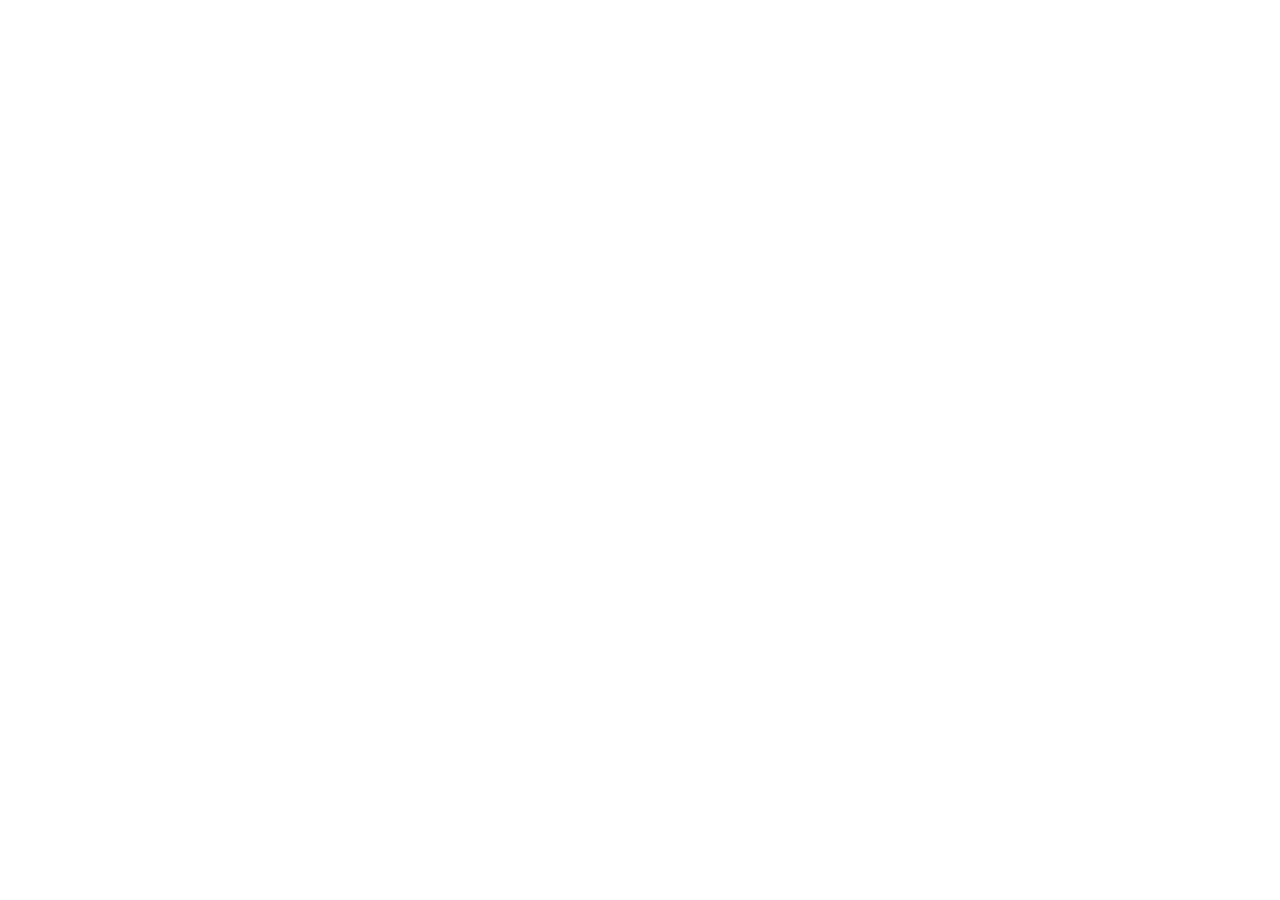
==== index.html @ 7df0d744 "update final architecture" ====
<!DOCTYPE html>
<html lang="en">

<head>
    <meta charset="UTF-8">
    <meta name="viewport" content="width=device-width, initial-scale=1.0">

    <!-- css -->
    <link rel="stylesheet" href="/assets/css/swiper-bundle.min.css">
    <link rel="stylesheet" href="/assets/css/style.css">
    <!-- fav-icon -->
    <link rel="icon" href="" type="image/x-icon">

</head>

<body>
    <div class="header_component"></div>

    <main class="main__home">
       
    </main>

    <div class="footer_component"></div>

    <script src="/assets/js/header.js"></script>
    <script src="/assets/js/footer.js"></script>
    <script src="/assets/js/swiper-bundle.min.js"></script>
    <script src="/assets/js/script.js"></script>

</body>

</html>
---- assets/css/style.css ----
@import url(../css/base.css);
@import url(../css/fonts.css);
:root {
  --trans: all 0.3s ease-out;
  --color_black: #101010;
}
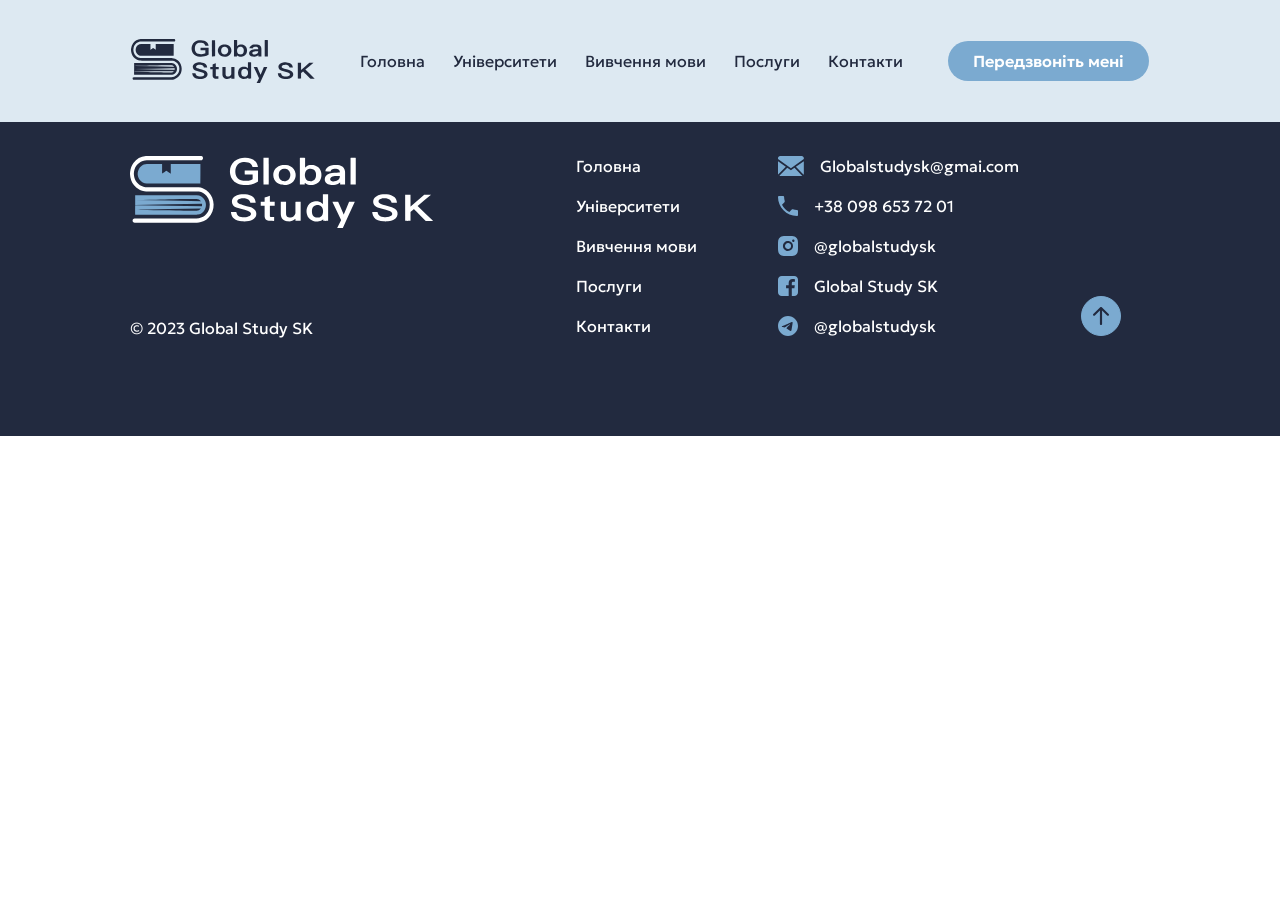
==== commit 7af136f4: "add header, footer and some bases" ====
--- a/index.html
+++ b/index.html
@@ -14,10 +14,9 @@
 </head>
 
 <body>
-    <div class="header_component"></div>
+    <div class="header_component header-home"></div>
 
     <main class="main__home">
-       
     </main>
 
     <div class="footer_component"></div>
--- a/assets/css/style.css
+++ b/assets/css/style.css
@@ -3,4 +3,318 @@
 :root {
   --trans: all 0.3s ease-out;
   --color_black: #101010;
+  --color_white: #ffffff;
+  --color_light_blue: #dde9f2;
+  --color_blue: #7baad0;
+  --color_dark_blue: #222a3f;
+}
+
+.header-home .header-container {
+  background: var(--color_light_blue);
+}
+
+.header-container {
+  width: 100%;
+  position: fixed;
+  left: 0;
+  top: 0;
+  background: var(--color_white);
+  border: 1px solid #DDE9F2;
+  padding: 38px 130px;
+  z-index: 99;
+  display: -webkit-box;
+  display: -ms-flexbox;
+  display: flex;
+  -webkit-box-align: center;
+      -ms-flex-align: center;
+          align-items: center;
+  -webkit-box-pack: justify;
+      -ms-flex-pack: justify;
+          justify-content: space-between;
+}
+.header-container .header-logo img {
+  height: 44px;
+}
+.header-container .header-menu-list {
+  display: -webkit-box;
+  display: -ms-flexbox;
+  display: flex;
+  gap: 28px;
+}
+.header-container .header-link {
+  font-weight: 400;
+  font-size: 16px;
+  line-height: 100%;
+  letter-spacing: 0%;
+  color: var(--color_dark_blue);
+  -webkit-transition: var(--trans);
+  transition: var(--trans);
+}
+.header-container .burger {
+  display: none;
+  padding: 9px;
+  border: none;
+  background-color: var(--color_dark_blue);
+  border-radius: 5px;
+  cursor: pointer;
+}
+.header-container .burger img {
+  width: 16px;
+}
+
+.header-mobile-container {
+  width: 100%;
+  height: 100%;
+  position: fixed;
+  top: 0;
+  left: -100%;
+  background: var(--color_white);
+  padding: 20px 24px;
+  z-index: 999;
+  -webkit-transition: var(--trans);
+  transition: var(--trans);
+}
+.header-mobile-container .header-close {
+  padding: 7px;
+  border: 1px solid #222A3F;
+  border-radius: 5px;
+  background: transparent;
+  cursor: pointer;
+}
+.header-mobile-container .header-close img {
+  width: 15px;
+}
+.header-mobile-container .header-mobile-menu-list {
+  display: -webkit-box;
+  display: -ms-flexbox;
+  display: flex;
+  -webkit-box-orient: vertical;
+  -webkit-box-direction: normal;
+      -ms-flex-direction: column;
+          flex-direction: column;
+  gap: 20px;
+  margin-top: 40px;
+  -webkit-box-align: center;
+      -ms-flex-align: center;
+          align-items: center;
+}
+.header-mobile-container .header-link {
+  font-weight: 600;
+  font-size: 18px;
+  line-height: 100%;
+  letter-spacing: 0%;
+  color: var(--color_dark_blue);
+  -webkit-transition: var(--trans);
+  transition: var(--trans);
+  text-align: center;
+}
+.header-mobile-container.active {
+  left: 0;
+}
+
+footer {
+  background-color: var(--color_dark_blue);
+}
+
+.footer-container {
+  padding: 100px 159px 100px 130px;
+  display: -webkit-box;
+  display: -ms-flexbox;
+  display: flex;
+  width: 100%;
+  -webkit-box-pack: justify;
+      -ms-flex-pack: justify;
+          justify-content: space-between;
+  position: relative;
+}
+.footer-container .footer-left {
+  display: -webkit-box;
+  display: -ms-flexbox;
+  display: flex;
+  -webkit-box-orient: vertical;
+  -webkit-box-direction: normal;
+      -ms-flex-direction: column;
+          flex-direction: column;
+  -webkit-box-pack: justify;
+      -ms-flex-pack: justify;
+          justify-content: space-between;
+}
+.footer-container .footer-left .footer-logo img {
+  height: 72px;
+}
+.footer-container .footer-right {
+  display: -webkit-box;
+  display: -ms-flexbox;
+  display: flex;
+  max-width: 545px;
+  width: 100%;
+  -webkit-box-pack: justify;
+      -ms-flex-pack: justify;
+          justify-content: space-between;
+}
+.footer-container .footer-text {
+  font-weight: 400;
+  font-size: 16px;
+  line-height: 100%;
+  letter-spacing: 0%;
+  color: var(--color_white);
+}
+.footer-container .footer-text.mobile {
+  display: none;
+  font-size: 12px;
+}
+.footer-container .footer-links {
+  display: -webkit-box;
+  display: -ms-flexbox;
+  display: flex;
+  -webkit-box-orient: vertical;
+  -webkit-box-direction: normal;
+      -ms-flex-direction: column;
+          flex-direction: column;
+  gap: 20px;
+  margin-right: 18px;
+}
+.footer-container .footer-link, .footer-container .footer-social {
+  font-weight: 400;
+  font-size: 16px;
+  line-height: 20px;
+  letter-spacing: 0%;
+  color: var(--color_white);
+  -webkit-transition: var(--trans);
+  transition: var(--trans);
+}
+.footer-container .footer-socials {
+  display: -webkit-box;
+  display: -ms-flexbox;
+  display: flex;
+  -webkit-box-orient: vertical;
+  -webkit-box-direction: normal;
+      -ms-flex-direction: column;
+          flex-direction: column;
+  gap: 20px;
+}
+.footer-container .footer-social {
+  display: -webkit-box;
+  display: -ms-flexbox;
+  display: flex;
+  -webkit-box-align: center;
+      -ms-flex-align: center;
+          align-items: center;
+  gap: 16px;
+}
+.footer-container .footer-social img {
+  height: 20px;
+  width: auto;
+}
+.footer-container .up-btn {
+  padding: 10px 11px;
+  background-color: var(--color_blue);
+  border-radius: 50px;
+  height: 40px;
+  justify-self: flex-end;
+  -ms-flex-item-align: end;
+      align-self: flex-end;
+  border: 1px solid var(--color_blue);
+}
+.footer-container .up-btn:active {
+  background: transparent;
+}
+.footer-container .up-btn:active svg path {
+  fill: var(--color_blue);
+}
+
+@media (min-width: 1920px) {
+  .header-container {
+    max-width: 1920px;
+    left: 50%;
+    -webkit-transform: translate(-50%);
+            transform: translate(-50%);
+  }
+}
+@media (max-width: 1250px) {
+  .header-container {
+    padding: 38px 40px;
+  }
+  .header-container .header-menu-list {
+    gap: 20px;
+  }
+  .footer-container {
+    padding: 100px 40px 100px 40px;
+  }
+}
+@media (max-width: 1020px) {
+  .header-container {
+    padding: 19px 24px;
+    -webkit-box-pack: start;
+        -ms-flex-pack: start;
+            justify-content: flex-start;
+    gap: 17px;
+  }
+  .header-container .header-logo img {
+    height: 21px;
+  }
+  .header-container .header-menu {
+    display: none;
+  }
+  .header-container .burger {
+    display: block;
+  }
+  .header-container .header-btn {
+    margin-left: auto;
+  }
+  .footer-container {
+    padding: 32px 24px;
+    -webkit-box-orient: vertical;
+    -webkit-box-direction: normal;
+        -ms-flex-direction: column;
+            flex-direction: column;
+    gap: 40px;
+  }
+  .footer-container .footer-left {
+    margin-bottom: 2px;
+  }
+  .footer-container .footer-left .footer-logo {
+    width: -webkit-fit-content;
+    width: -moz-fit-content;
+    width: fit-content;
+  }
+  .footer-container .footer-left .footer-logo img {
+    height: 34px;
+  }
+  .footer-container .footer-right {
+    max-width: unset;
+  }
+  .footer-container .footer-text.desktop {
+    display: none;
+  }
+  .footer-container .footer-text.mobile {
+    display: block;
+  }
+  .footer-container .footer-links {
+    margin: 0;
+  }
+  .footer-container .footer-links li {
+    line-height: 18px;
+  }
+  .footer-container .footer-link, .footer-container .footer-social {
+    font-size: 14px;
+    line-height: 18px;
+  }
+  .footer-container .footer-social {
+    gap: 5px;
+  }
+  .footer-container .footer-social img {
+    height: 12px;
+  }
+  .footer-container .up-btn {
+    position: absolute;
+    top: 33px;
+    right: 52px;
+    padding: 7.8px 8.6px;
+    height: 32px;
+  }
+  .footer-container .up-btn svg {
+    height: 14.4px;
+    width: 12.8px;
+  }
 }
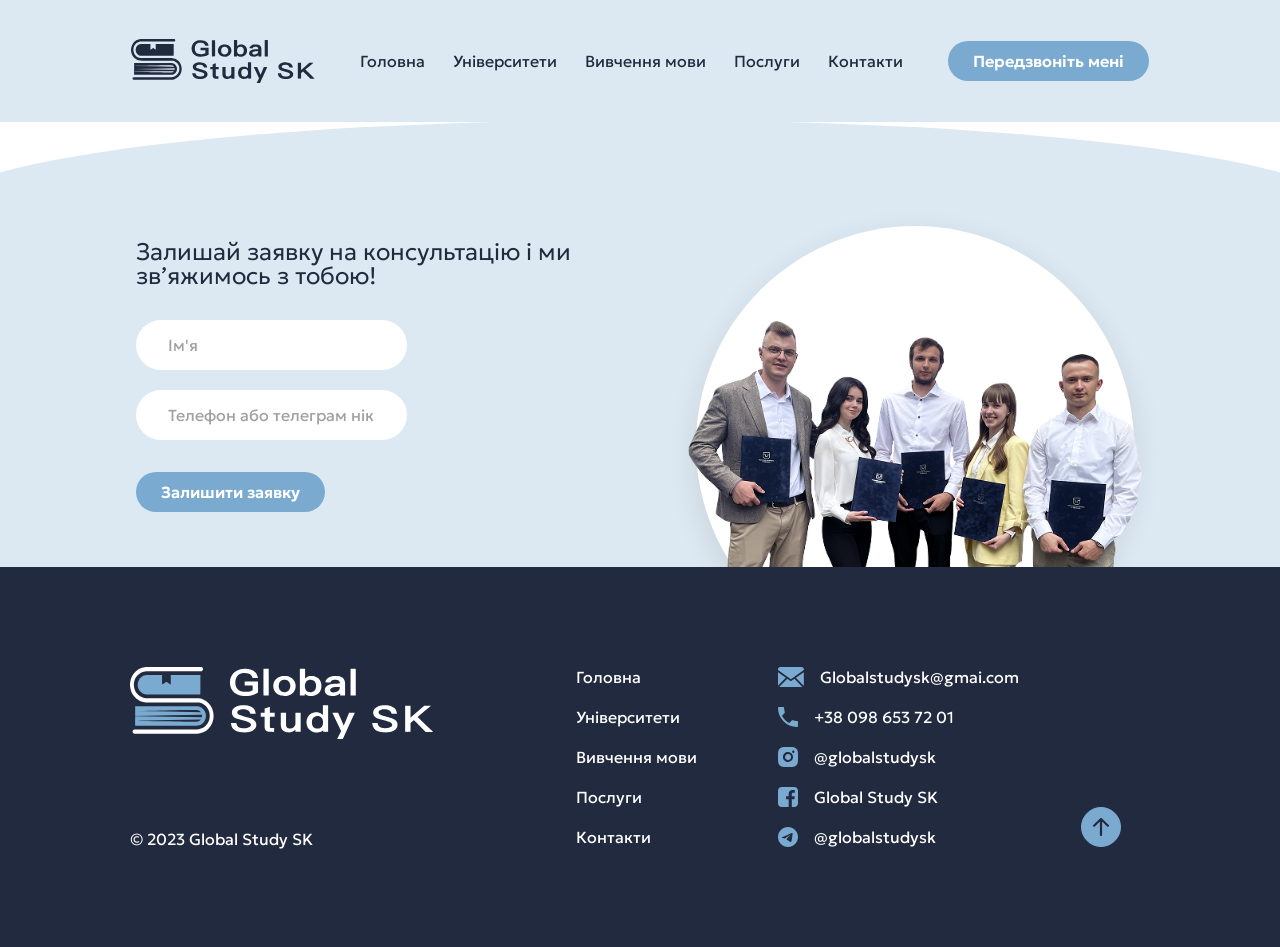
==== commit 4387a183: "add contact page" ====
--- a/index.html
+++ b/index.html
@@ -17,6 +17,35 @@
     <div class="header_component header-home"></div>
 
     <main class="main__home">
+        <section class="cta-section">
+            <div class="container">
+                <div class="cta-content">
+                    <div class="consultation-section__form-wrapper">
+                        <h2>Залишай заявку на консультацію і ми зв’яжимось з тобою!</h2>
+                    
+                        <form class="cta-form">
+                            <div class="inputs">
+                                <div class="input">
+                                    <input type="text" placeholder="Ім'я" required>
+                                </div>
+                                <div class="input">
+                                    <input type="text" placeholder="Телефон або телеграм нік" required>
+                                </div>
+                            </div>
+                            <button type="submit" class="btn btn_light">
+                                Залишити заявку
+                            </button>
+                        </form>
+                    </div>
+                
+                    <div class="cta-image-wrapper">
+                        <div class="circle"></div>
+                        <img src="/assets/img/team-photo.png" alt="Команда">
+                    </div>
+                </div>
+            </div>
+        </section>
+
     </main>
 
     <div class="footer_component"></div>
--- a/assets/css/style.css
+++ b/assets/css/style.css
@@ -223,6 +223,148 @@
   fill: var(--color_blue);
 }
 
+.cta-section {
+  position: relative;
+  padding-top: 120px;
+  overflow: hidden;
+  background-color: var(--color_light_blue);
+  border-radius: 100% 100% 0 0/180px 180px 0 0;
+  width: 110%;
+  margin-left: -5%;
+}
+.cta-section .container {
+  position: relative;
+  z-index: 2;
+  width: 90%;
+}
+.cta-section .cta-content {
+  display: -webkit-box;
+  display: -ms-flexbox;
+  display: flex;
+  -webkit-box-pack: justify;
+      -ms-flex-pack: justify;
+          justify-content: space-between;
+  gap: 5px;
+}
+.cta-section .cta-content h2 {
+  font-weight: 300;
+  font-size: 24px;
+  line-height: 100%;
+  letter-spacing: 0%;
+  color: var(--color_dark_blue);
+  margin-bottom: 32px;
+}
+.cta-section .cta-form {
+  margin-bottom: 55px;
+}
+.cta-section .inputs {
+  display: -webkit-box;
+  display: -ms-flexbox;
+  display: flex;
+  -webkit-box-pack: justify;
+      -ms-flex-pack: justify;
+          justify-content: space-between;
+  -ms-flex-wrap: wrap;
+      flex-wrap: wrap;
+  gap: 20px 5px;
+  max-width: 574px;
+  margin-bottom: 32px;
+}
+.cta-section .cta-image-wrapper {
+  position: relative;
+  display: -webkit-box;
+  display: -ms-flexbox;
+  display: flex;
+  -webkit-box-pack: end;
+      -ms-flex-pack: end;
+          justify-content: flex-end;
+}
+.cta-section .circle {
+  position: absolute;
+  bottom: -97px;
+  left: 50%;
+  -webkit-transform: translateX(-50%);
+          transform: translateX(-50%);
+  width: 438px;
+  height: 438px;
+  background: var(--color_white);
+  border-radius: 50%;
+  z-index: 1;
+  -webkit-box-shadow: 0 10px 30px rgba(0, 0, 0, 0.1);
+          box-shadow: 0 10px 30px rgba(0, 0, 0, 0.1);
+}
+.cta-section img {
+  position: relative;
+  z-index: 2;
+  width: 100%;
+  max-width: 574px;
+  height: auto;
+  border-radius: 15px;
+  -o-object-fit: cover;
+     object-fit: cover;
+  -ms-flex-item-align: end;
+      align-self: flex-end;
+}
+
+.contacts-section {
+  padding: 100px 0;
+}
+.contacts-section h1 {
+  font-weight: 600;
+  font-size: 38px;
+  line-height: 48px;
+  letter-spacing: 0%;
+  text-align: center;
+  color: var(--color_dark_blue);
+  margin-bottom: 60px;
+}
+.contacts-section .contacts-list {
+  display: -webkit-box;
+  display: -ms-flexbox;
+  display: flex;
+  -ms-flex-wrap: wrap;
+      flex-wrap: wrap;
+  -webkit-box-pack: center;
+      -ms-flex-pack: center;
+          justify-content: center;
+  gap: 32px 50px;
+  max-width: 877px;
+  margin: 0 auto;
+}
+.contacts-section .contacts-list li {
+  -webkit-box-flex: 1;
+      -ms-flex: 1 1 auto;
+          flex: 1 1 auto;
+}
+.contacts-section .contacts-list-item {
+  display: -webkit-box;
+  display: -ms-flexbox;
+  display: flex;
+  gap: 8px;
+  -webkit-box-pack: center;
+      -ms-flex-pack: center;
+          justify-content: center;
+  -webkit-box-align: center;
+      -ms-flex-align: center;
+          align-items: center;
+  padding: 32px;
+  border-radius: 50px;
+  -webkit-box-shadow: 0px 0px 4px 0px rgba(0, 0, 0, 0.2509803922);
+          box-shadow: 0px 0px 4px 0px rgba(0, 0, 0, 0.2509803922);
+  font-weight: 400;
+  font-size: 24px;
+  line-height: 30px;
+  letter-spacing: 0%;
+  text-align: center;
+  color: var(--color_dark_blue);
+  -webkit-transition: var(--trans);
+  transition: var(--trans);
+}
+.contacts-section .contacts-list-item img {
+  height: 20px;
+  width: auto;
+}
+
 @media (min-width: 1920px) {
   .header-container {
     max-width: 1920px;
@@ -317,4 +459,77 @@
     height: 14.4px;
     width: 12.8px;
   }
+  .cta-section {
+    padding-top: 70px;
+    border-radius: 100% 100% 0 0/90px 90px 0 0;
+  }
+  .cta-section .cta-content {
+    -webkit-box-orient: vertical;
+    -webkit-box-direction: normal;
+        -ms-flex-direction: column;
+            flex-direction: column;
+    -webkit-box-align: center;
+        -ms-flex-align: center;
+            align-items: center;
+    text-align: center;
+  }
+  .cta-section .cta-content h2 {
+    margin-bottom: 20px;
+    font-weight: 500;
+    font-size: 18px;
+  }
+  .cta-section .inputs {
+    margin: 0 auto 20px;
+    -webkit-box-orient: vertical;
+    -webkit-box-direction: normal;
+        -ms-flex-direction: column;
+            flex-direction: column;
+    width: -webkit-fit-content;
+    width: -moz-fit-content;
+    width: fit-content;
+  }
+  .contacts-section {
+    padding-top: 39px;
+    padding-bottom: 60px;
+  }
+  .contacts-section h1 {
+    margin-bottom: 20px;
+    font-weight: 500;
+    font-size: 28px;
+    line-height: 35px;
+  }
+  .contacts-section .contacts-list {
+    gap: 20px;
+  }
+  .contacts-section .contacts-list li {
+    max-width: 262px;
+    min-width: 200px;
+  }
+  .contacts-section .contacts-list-item {
+    padding: 20px 25px;
+    font-size: 16px;
+    line-height: 20px;
+    gap: 4px;
+  }
+  .contacts-section .contacts-list-item img {
+    height: 14px;
+  }
+  .contacts-section .contacts-list-item:active {
+    background-color: var(--color_dark_blue);
+    color: var(--color_white);
+  }
+}
+@media (max-width: 700px) {
+  .cta-section {
+    padding-top: 40px;
+    border-radius: 100% 100% 0 0/47px 47px 0 0;
+  }
+  .cta-section .circle {
+    width: 230.45px;
+    height: 230.45px;
+    bottom: -51px;
+  }
+  .cta-section img {
+    max-width: 302px;
+  }
 }
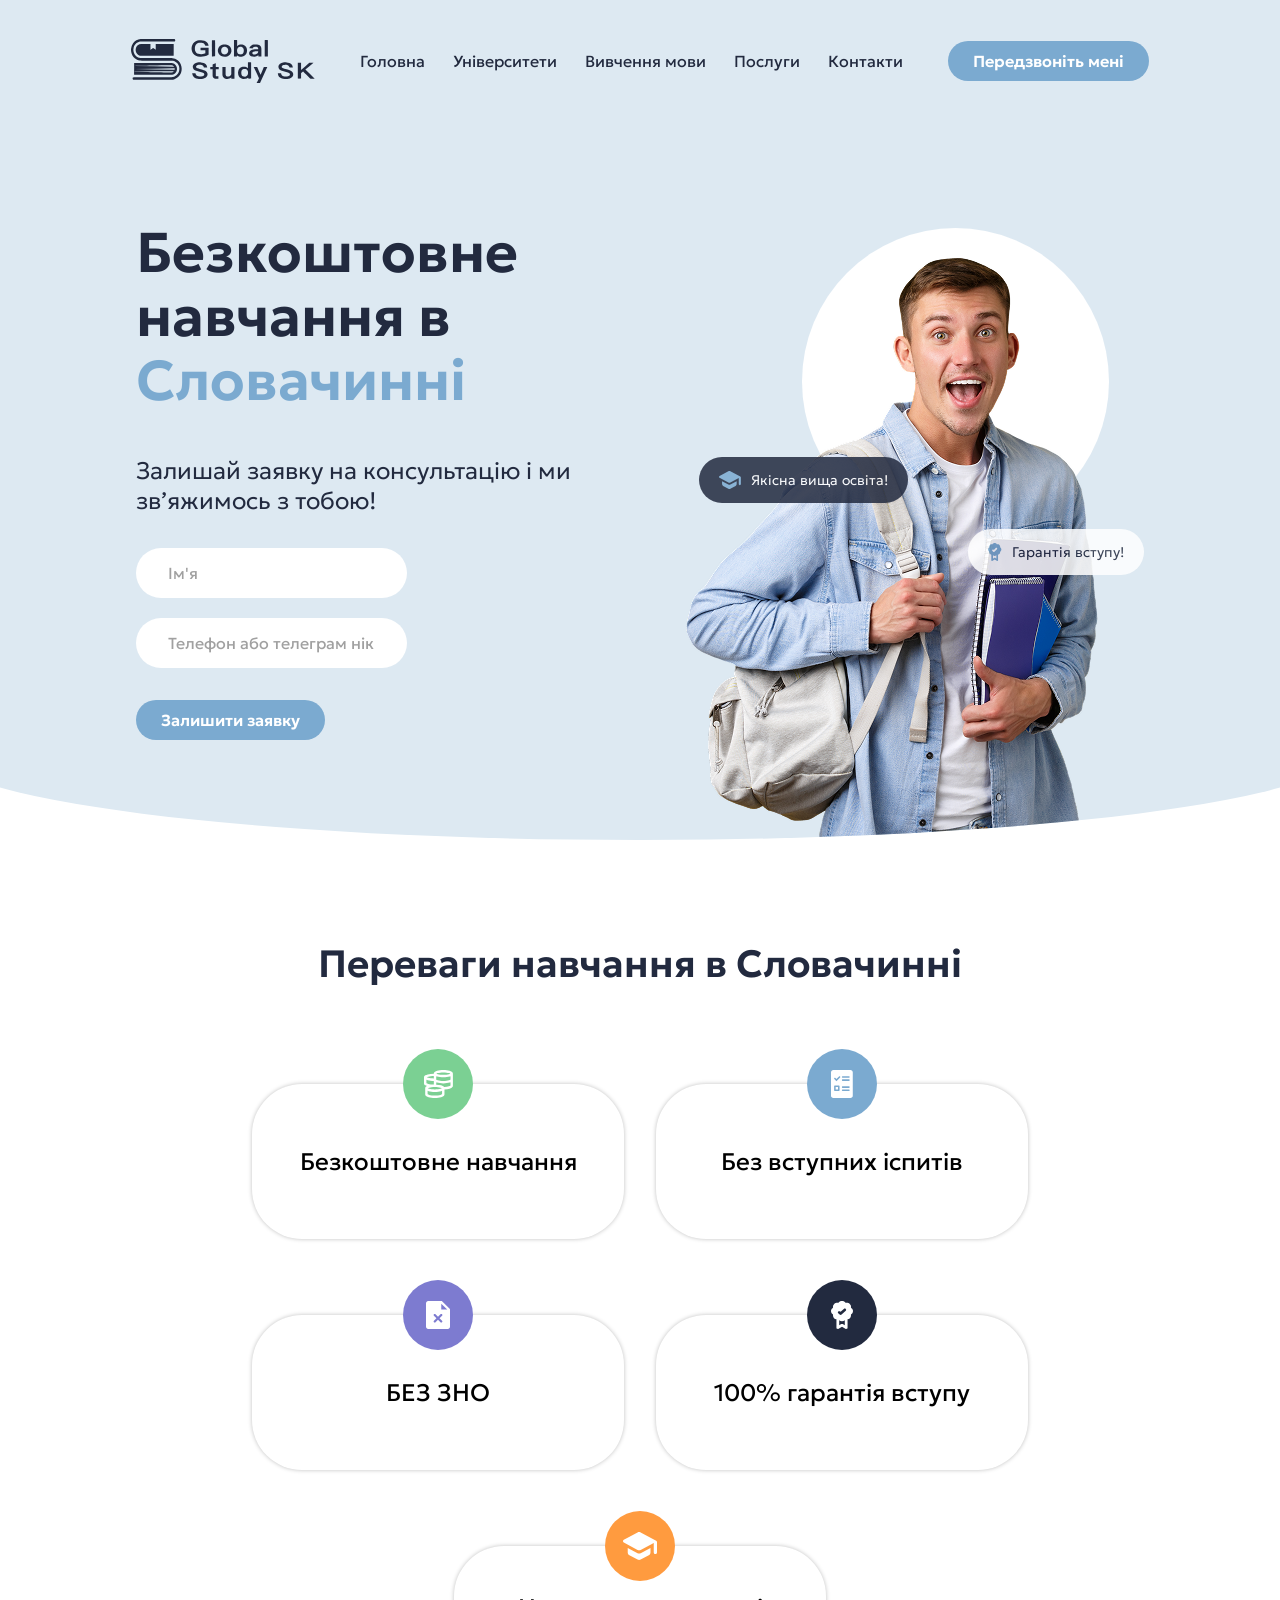
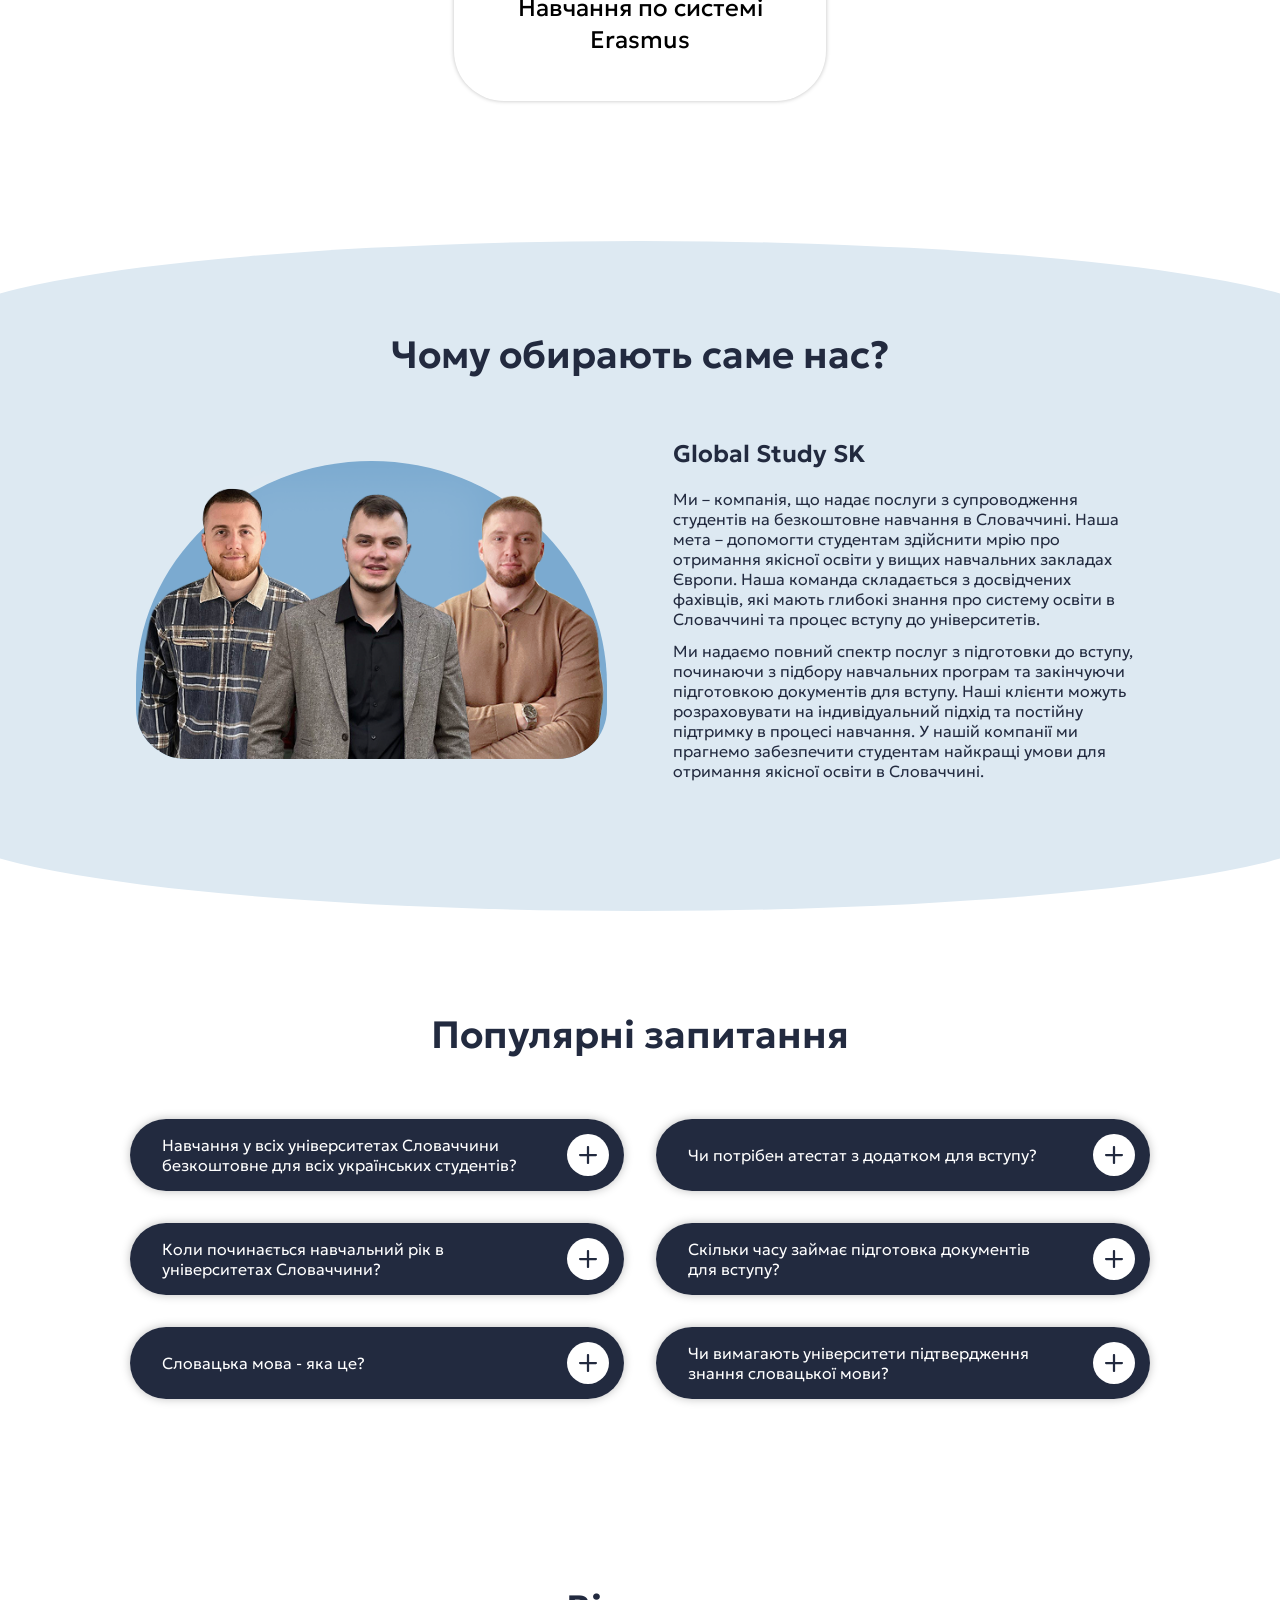
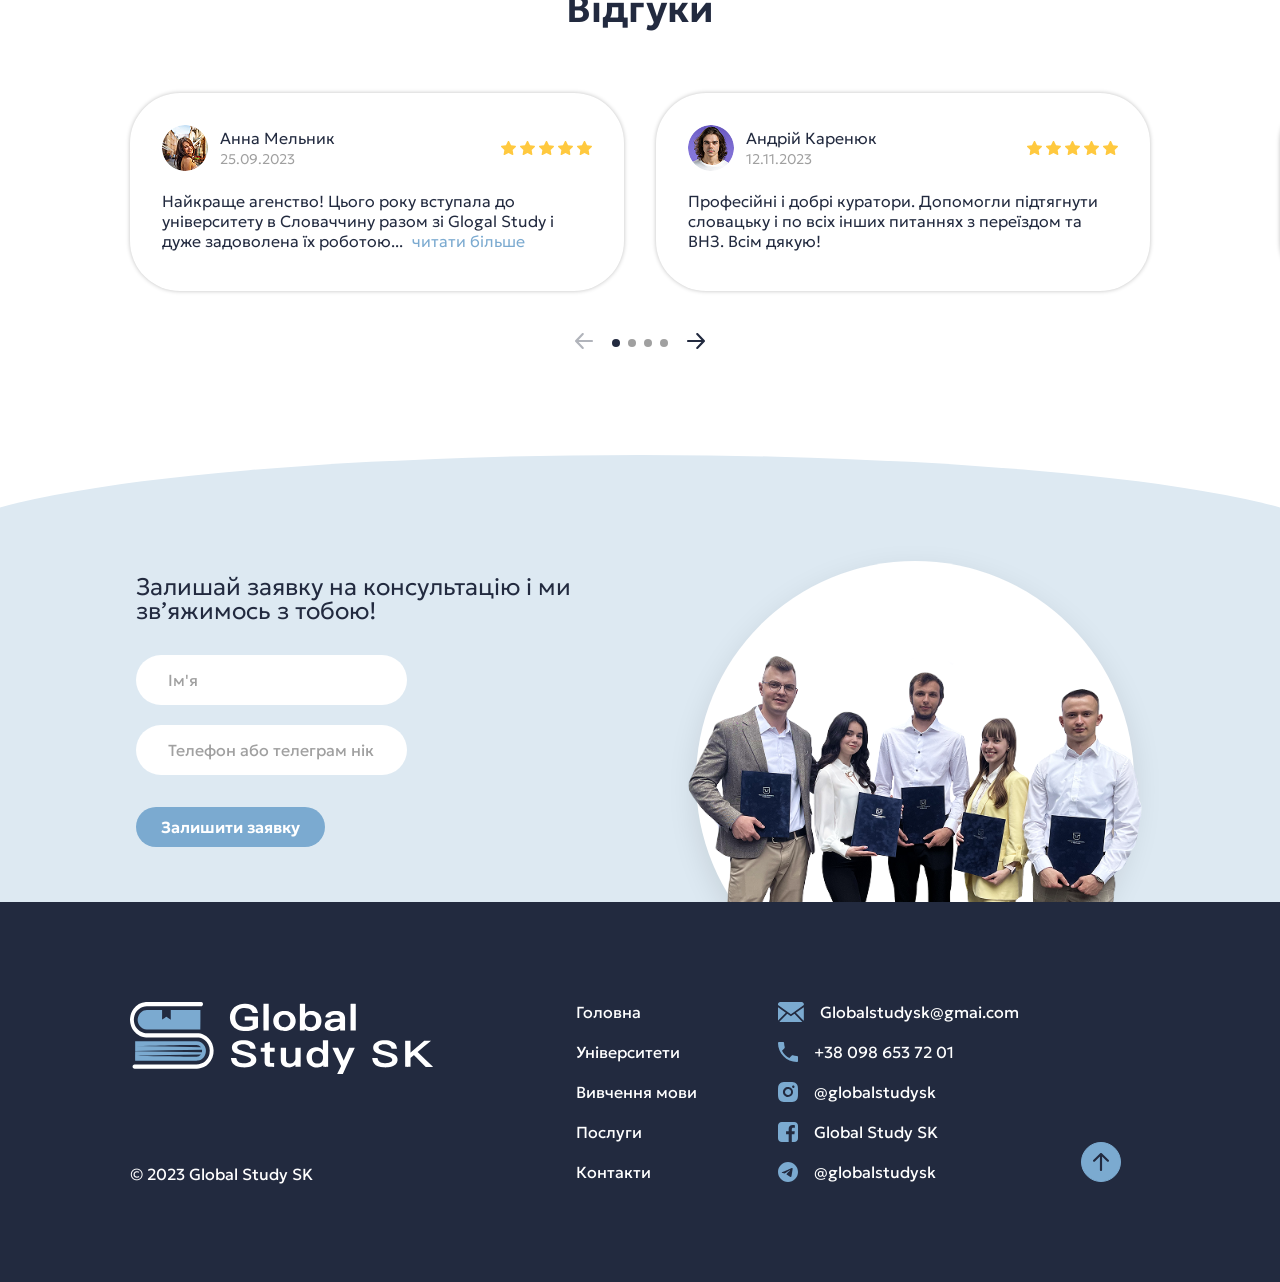
==== commit 10b9f4a3: "add home page" ====
--- a/index.html
+++ b/index.html
@@ -17,10 +17,407 @@
     <div class="header_component header-home"></div>
 
     <main class="main__home">
+        <div class="hero-section">
+            <div class="hero-block">
+                <div class="container">
+                    <div class="hero-content">
+                        <div class="left">
+                            <h1>Безкоштовне навчання в <span>Словачинні</span></h1>
+                            <div class="hero-info desktop">
+                                <p>Залишай заявку на консультацію і ми зв’яжимось з тобою!</p>
+                                <form class="hero-form">
+                                    <div class="inputs">
+                                        <div class="input">
+                                            <input type="text" placeholder="Ім'я" required>
+                                        </div>
+                                        <div class="input">
+                                            <input type="text" placeholder="Телефон або телеграм нік" required>
+                                        </div>
+                                    </div>
+                                    <button type="submit" class="btn btn_light">
+                                        Залишити заявку
+                                    </button>
+                                </form>
+                            </div>
+                        </div>
+                        <div class="right">
+                            <div class="circle"></div>
+                            <img src="/assets/img/hero_photo.png" alt="Фото студента">
+                            <div class="badges">
+                            <div class="badge dark">
+                                <img src="/assets/img/icons/graduation_hat_blue.svg" alt="">
+                                Якісна вища освіта!
+                            </div>
+                            <div class="badge light">
+                                <img src="/assets/img/icons/approve_blue.svg" alt="">
+                                Гарантія вступу!
+                            </div>
+                            </div>
+                        </div>
+                    </div>
+                </div>
+            </div>
+            <div class="container">
+                <div class="hero-info mobile">
+                    <p>Залишай заявку на консультацію і ми зв’яжимось з тобою!</p>
+                    <form class="hero-form">
+                        <div class="inputs">
+                            <div class="input">
+                                <input type="text" placeholder="Ім'я" required>
+                            </div>
+                            <div class="input">
+                                <input type="text" placeholder="Телефон або телеграм нік" required>
+                            </div>
+                        </div>
+                        <button type="submit" class="btn btn_light">
+                            Передзвоніть мені
+                        </button>
+                    </form>
+                </div>
+            </div>
+        </div>
+        <div class="advantages-section">
+            <div class="container">
+                <h2 class="title">Переваги навчання в Словачинні</h2>
+                <div class="advantages-list">
+                    <div class="advantages-item">
+                        <div class="advantages-item-icon green">
+                            <img src="/assets/img/icons/money.svg" alt="">
+                        </div>
+                        <p>Безкоштовне навчання</p>
+                    </div>
+                    <div class="advantages-item">
+                        <div class="advantages-item-icon blue">
+                            <img src="/assets/img/icons/checklist.svg" alt="">
+                        </div>
+                        <p>Без вступних іспитів</p>
+                    </div>
+                    <div class="advantages-item">
+                        <div class="advantages-item-icon purple">
+                            <img src="/assets/img/icons/cancel_file.svg" alt="">
+                        </div>
+                        <p>БЕЗ ЗНО</p>
+                    </div>
+                    <div class="advantages-item">
+                        <div class="advantages-item-icon dark">
+                            <img src="/assets/img/icons/approve.svg" alt="">
+                        </div>
+                        <p>100% гарантія вступу</p>
+                    </div>
+                    <div class="advantages-item">
+                        <div class="advantages-item-icon orange">
+                            <img src="/assets/img/icons/graduation_hat.svg" alt="">
+                        </div>
+                        <p>Навчання по системі Erasmus</p>
+                    </div>
+                </div>
+            </div>
+        </div>
+        <section class="info-section">
+            <div class="container">
+                <h2 class="title">Чому обирають саме нас?</h2>
+                <div class="info-content">
+                    <div class="left">
+                        <div class="semicircle"></div>
+                        <img src="/assets/img/team_photo2.png" alt="Фото команди">
+                    </div>
+                    <div class="right">
+                        <h4>Global Study SK</h4>
+                        <p>Ми – компанія, що надає послуги з супроводження студентів на безкоштовне навчання в Словаччині. Наша мета – допомогти студентам здійснити мрію про отримання якісної освіти у вищих навчальних закладах Європи. Наша команда складається з досвідчених фахівців, які мають глибокі знання про систему освіти в Словаччині та процес вступу до університетів.</p>
+                        <p>Ми надаємо повний спектр послуг з підготовки до вступу, починаючи з підбору навчальних програм та закінчуючи підготовкою документів для вступу. Наші клієнти можуть розраховувати на індивідуальний підхід та постійну підтримку в процесі навчання. У нашій компанії ми прагнемо забезпечити студентам найкращі умови для отримання якісної освіти в Словаччині.</p>
+                    </div>
+                </div>
+            </div>
+        </section>
+        <section class="faq-section">
+            <div class="container">
+                <h2 class="title">Популярні запитання</h2>
+                <div class="faq-content">
+                    <div class="left">
+                        <div class="accordion faq-item">
+                            <div class="accordion-header faq-item-header">
+                                <p>Навчання у всіх університетах Словаччини безкоштовне для всіх українських  студентів?</p>
+                                <div class="faq-item-btn">
+                                    <img src="/assets/img/icons/plus.svg" alt="" class="plus">
+                                    <img src="/assets/img/icons/minus.svg" alt="" class="minus">
+                                </div>
+                            </div>
+                            <div class="accordion-content faq-item-content">
+                                <p>Підготовка документів для вступу в Словаччину – це комплексний процес, який у окремих випадках може тривати з вересня по жовтень наступного року (більше ніж 1 рік!). Спочатку формується пакет подачі документів в університет, який включає заявку, підтвердження про платіж, структуроване резюме, державну еквіваленцію офіційного переводу виписки оцінок, та деякі інші документи, в залежності вимог обраного факультету. У випадку, якщо університет вимагає додаткові документи – ми їх також підготуємо (мотиваційний лист, портфоліо, медична довідка, переводи, свідоцтва тощо). Другий етап – це нострифікація (визнання) атестату/диплому в Словаччині – Postupai допоможе дотримати терміни та виконає всю роботу замість Вас.</p>
+                            </div>
+                        </div>
+                        <div class="accordion faq-item">
+                            <div class="accordion-header faq-item-header">
+                                <p>Коли починається навчальний рік в університетах Словаччини?</p>
+                                <div class="faq-item-btn">
+                                    <img src="/assets/img/icons/plus.svg" alt="" class="plus">
+                                    <img src="/assets/img/icons/minus.svg" alt="" class="minus">
+                                </div>
+                            </div>
+                            <div class="accordion-content faq-item-content">
+                                <p>Підготовка документів для вступу в Словаччину – це комплексний процес, який у окремих випадках може тривати з вересня по жовтень наступного року (більше ніж 1 рік!). Спочатку формується пакет подачі документів в університет, який включає заявку, підтвердження про платіж, структуроване резюме, державну еквіваленцію офіційного переводу виписки оцінок, та деякі інші документи, в залежності вимог обраного факультету. У випадку, якщо університет вимагає додаткові документи – ми їх також підготуємо (мотиваційний лист, портфоліо, медична довідка, переводи, свідоцтва тощо). Другий етап – це нострифікація (визнання) атестату/диплому в Словаччині – Postupai допоможе дотримати терміни та виконає всю роботу замість Вас.</p>
+                            </div>
+                        </div>
+                        <div class="accordion faq-item">
+                            <div class="accordion-header faq-item-header">
+                                <p>Словацька мова - яка це?</p>
+                                <div class="faq-item-btn">
+                                    <img src="/assets/img/icons/plus.svg" alt="" class="plus">
+                                    <img src="/assets/img/icons/minus.svg" alt="" class="minus">
+                                </div>
+                            </div>
+                            <div class="accordion-content faq-item-content">
+                                <p>Підготовка документів для вступу в Словаччину – це комплексний процес, який у окремих випадках може тривати з вересня по жовтень наступного року (більше ніж 1 рік!). Спочатку формується пакет подачі документів в університет, який включає заявку, підтвердження про платіж, структуроване резюме, державну еквіваленцію офіційного переводу виписки оцінок, та деякі інші документи, в залежності вимог обраного факультету. У випадку, якщо університет вимагає додаткові документи – ми їх також підготуємо (мотиваційний лист, портфоліо, медична довідка, переводи, свідоцтва тощо). Другий етап – це нострифікація (визнання) атестату/диплому в Словаччині – Postupai допоможе дотримати терміни та виконає всю роботу замість Вас.</p>
+                            </div>
+                        </div>
+                    </div>
+                    <div class="right">
+                        <div class="accordion faq-item">
+                            <div class="accordion-header faq-item-header">
+                                <p>Чи потрібен атестат з додатком для вступу?</p>
+                                <div class="faq-item-btn">
+                                    <img src="/assets/img/icons/plus.svg" alt="" class="plus">
+                                    <img src="/assets/img/icons/minus.svg" alt="" class="minus">
+                                </div>
+                            </div>
+                            <div class="accordion-content faq-item-content">
+                                <p>Підготовка документів для вступу в Словаччину – це комплексний процес, який у окремих випадках може тривати з вересня по жовтень наступного року (більше ніж 1 рік!). Спочатку формується пакет подачі документів в університет, який включає заявку, підтвердження про платіж, структуроване резюме, державну еквіваленцію офіційного переводу виписки оцінок, та деякі інші документи, в залежності вимог обраного факультету. У випадку, якщо університет вимагає додаткові документи – ми їх також підготуємо (мотиваційний лист, портфоліо, медична довідка, переводи, свідоцтва тощо). Другий етап – це нострифікація (визнання) атестату/диплому в Словаччині – Postupai допоможе дотримати терміни та виконає всю роботу замість Вас.</p>
+                            </div>
+                        </div>
+                        <div class="accordion faq-item">
+                            <div class="accordion-header faq-item-header">
+                                <p>Скільки часу займає підготовка документів для вступу?</p>
+                                <div class="faq-item-btn">
+                                    <img src="/assets/img/icons/plus.svg" alt="" class="plus">
+                                    <img src="/assets/img/icons/minus.svg" alt="" class="minus">
+                                </div>
+                            </div>
+                            <div class="accordion-content faq-item-content">
+                                <p>Підготовка документів для вступу в Словаччину – це комплексний процес, який у окремих випадках може тривати з вересня по жовтень наступного року (більше ніж 1 рік!). Спочатку формується пакет подачі документів в університет, який включає заявку, підтвердження про платіж, структуроване резюме, державну еквіваленцію офіційного переводу виписки оцінок, та деякі інші документи, в залежності вимог обраного факультету. У випадку, якщо університет вимагає додаткові документи – ми їх також підготуємо (мотиваційний лист, портфоліо, медична довідка, переводи, свідоцтва тощо). Другий етап – це нострифікація (визнання) атестату/диплому в Словаччині – Postupai допоможе дотримати терміни та виконає всю роботу замість Вас.</p>
+                            </div>
+                        </div>
+                        <div class="accordion faq-item">
+                            <div class="accordion-header faq-item-header">
+                                <p>Чи вимагають університети підтвердження знання словацької мови?</p>
+                                <div class="faq-item-btn">
+                                    <img src="/assets/img/icons/plus.svg" alt="" class="plus">
+                                    <img src="/assets/img/icons/minus.svg" alt="" class="minus">
+                                </div>
+                            </div>
+                            <div class="accordion-content faq-item-content">
+                                <p>Підготовка документів для вступу в Словаччину – це комплексний процес, який у окремих випадках може тривати з вересня по жовтень наступного року (більше ніж 1 рік!). Спочатку формується пакет подачі документів в університет, який включає заявку, підтвердження про платіж, структуроване резюме, державну еквіваленцію офіційного переводу виписки оцінок, та деякі інші документи, в залежності вимог обраного факультету. У випадку, якщо університет вимагає додаткові документи – ми їх також підготуємо (мотиваційний лист, портфоліо, медична довідка, переводи, свідоцтва тощо). Другий етап – це нострифікація (визнання) атестату/диплому в Словаччині – Postupai допоможе дотримати терміни та виконає всю роботу замість Вас.</p>
+                            </div>
+                        </div>
+                    </div>
+                </div>
+            </div>
+        </section>
+        <div class="reviews-section">
+            <div class="container">
+                <h2 class="title">Відгуки</h2>
+                <div class="swiper">
+                    <div class="swiper-wrapper">
+                        <div class="swiper-slide">
+                            <div class="review-card">
+                                <div class="review-card-top">
+                                    <div class="review-card-photo">
+                                        <img src="/assets/img/user_photo1.png" alt="Фото користувача">
+                                    </div>
+                                    <div class="review-card-user">
+                                        <p>Анна Мельник</p>
+                                        <p>25.09.2023</p>
+                                    </div>
+                                    <div class="review-card-stars">
+                                        <img src="/assets/img/icons/star_yellow.svg" alt="">
+                                        <img src="/assets/img/icons/star_yellow.svg" alt="">
+                                        <img src="/assets/img/icons/star_yellow.svg" alt="">
+                                        <img src="/assets/img/icons/star_yellow.svg" alt="">
+                                        <img src="/assets/img/icons/star_yellow.svg" alt="">
+                                    </div>
+                                </div>
+                                <p class="review-card-text">
+                                    <span>Найкраще агенство! Цього року вступала до університету в Словаччину разом зі Glogal Study і дуже задоволена їх роботою. Найкраще агенство! Цього року вступала до університету в Словаччину разом зі Glogal Study і дуже задоволена їх роботою.</span>
+                                    <button class="review-card-btn">читати більше</button>
+                                </p>
+                            </div>
+                            <div class="review-card">
+                                <div class="review-card-top">
+                                    <div class="review-card-photo">
+                                        <img src="/assets/img/user_photo2.png" alt="Фото користувача">
+                                    </div>
+                                    <div class="review-card-user">
+                                        <p>Андрій Каренюк</p>
+                                        <p>12.11.2023</p>
+                                    </div>
+                                    <div class="review-card-stars">
+                                        <img src="/assets/img/icons/star_yellow.svg" alt="">
+                                        <img src="/assets/img/icons/star_yellow.svg" alt="">
+                                        <img src="/assets/img/icons/star_yellow.svg" alt="">
+                                        <img src="/assets/img/icons/star_yellow.svg" alt="">
+                                        <img src="/assets/img/icons/star_yellow.svg" alt="">
+                                    </div>
+                                </div>
+                                <p class="review-card-text">
+                                    <span>Професійні і добрі куратори. Допомогли підтягнути словацьку і по всіх інших питаннях з переїздом та ВНЗ. Всім дякую!</span>
+                                    <button class="review-card-btn">читати більше</button>
+                                </p>
+                            </div>
+                        </div>
+                        <div class="swiper-slide">
+                            <div class="review-card">
+                                <div class="review-card-top">
+                                    <div class="review-card-photo">
+                                        <img src="/assets/img/user_photo1.png" alt="Фото користувача">
+                                    </div>
+                                    <div class="review-card-user">
+                                        <p>Анна Мельник</p>
+                                        <p>25.09.2023</p>
+                                    </div>
+                                    <div class="review-card-stars">
+                                        <img src="/assets/img/icons/star_yellow.svg" alt="">
+                                        <img src="/assets/img/icons/star_yellow.svg" alt="">
+                                        <img src="/assets/img/icons/star_yellow.svg" alt="">
+                                        <img src="/assets/img/icons/star_yellow.svg" alt="">
+                                        <img src="/assets/img/icons/star_yellow.svg" alt="">
+                                    </div>
+                                </div>
+                                <p class="review-card-text">
+                                    <span>Найкраще агенство! Цього року вступала до університету в Словаччину разом зі Glogal Study і дуже задоволена їх роботою. Найкраще агенство! Цього року вступала до університету в Словаччину разом зі Glogal Study і дуже задоволена їх роботою.</span>
+                                    <button class="review-card-btn">читати більше</button>
+                                </p>
+                            </div>
+                            <div class="review-card">
+                                <div class="review-card-top">
+                                    <div class="review-card-photo">
+                                        <img src="/assets/img/user_photo2.png" alt="Фото користувача">
+                                    </div>
+                                    <div class="review-card-user">
+                                        <p>Андрій Каренюк</p>
+                                        <p>12.11.2023</p>
+                                    </div>
+                                    <div class="review-card-stars">
+                                        <img src="/assets/img/icons/star_yellow.svg" alt="">
+                                        <img src="/assets/img/icons/star_yellow.svg" alt="">
+                                        <img src="/assets/img/icons/star_yellow.svg" alt="">
+                                        <img src="/assets/img/icons/star_yellow.svg" alt="">
+                                        <img src="/assets/img/icons/star_yellow.svg" alt="">
+                                    </div>
+                                </div>
+                                <p class="review-card-text">
+                                    <span>Професійні і добрі куратори. Допомогли підтягнути словацьку і по всіх інших питаннях з переїздом та ВНЗ. Всім дякую!</span>
+                                    <button class="review-card-btn">читати більше</button>
+                                </p>
+                            </div>
+                        </div>
+                        <div class="swiper-slide">
+                            <div class="review-card">
+                                <div class="review-card-top">
+                                    <div class="review-card-photo">
+                                        <img src="/assets/img/user_photo1.png" alt="Фото користувача">
+                                    </div>
+                                    <div class="review-card-user">
+                                        <p>Анна Мельник</p>
+                                        <p>25.09.2023</p>
+                                    </div>
+                                    <div class="review-card-stars">
+                                        <img src="/assets/img/icons/star_yellow.svg" alt="">
+                                        <img src="/assets/img/icons/star_yellow.svg" alt="">
+                                        <img src="/assets/img/icons/star_yellow.svg" alt="">
+                                        <img src="/assets/img/icons/star_yellow.svg" alt="">
+                                        <img src="/assets/img/icons/star_yellow.svg" alt="">
+                                    </div>
+                                </div>
+                                <p class="review-card-text">
+                                    <span>Найкраще агенство! Цього року вступала до університету в Словаччину разом зі Glogal Study і дуже задоволена їх роботою. Найкраще агенство! Цього року вступала до університету в Словаччину разом зі Glogal Study і дуже задоволена їх роботою.</span>
+                                    <button class="review-card-btn">читати більше</button>
+                                </p>
+                            </div>
+                            <div class="review-card">
+                                <div class="review-card-top">
+                                    <div class="review-card-photo">
+                                        <img src="/assets/img/user_photo2.png" alt="Фото користувача">
+                                    </div>
+                                    <div class="review-card-user">
+                                        <p>Андрій Каренюк</p>
+                                        <p>12.11.2023</p>
+                                    </div>
+                                    <div class="review-card-stars">
+                                        <img src="/assets/img/icons/star_yellow.svg" alt="">
+                                        <img src="/assets/img/icons/star_yellow.svg" alt="">
+                                        <img src="/assets/img/icons/star_yellow.svg" alt="">
+                                        <img src="/assets/img/icons/star_yellow.svg" alt="">
+                                        <img src="/assets/img/icons/star_yellow.svg" alt="">
+                                    </div>
+                                </div>
+                                <p class="review-card-text">
+                                    <span>Професійні і добрі куратори. Допомогли підтягнути словацьку і по всіх інших питаннях з переїздом та ВНЗ. Всім дякую!</span>
+                                    <button class="review-card-btn">читати більше</button>
+                                </p>
+                            </div>
+                        </div>
+                        <div class="swiper-slide">
+                            <div class="review-card">
+                                <div class="review-card-top">
+                                    <div class="review-card-photo">
+                                        <img src="/assets/img/user_photo1.png" alt="Фото користувача">
+                                    </div>
+                                    <div class="review-card-user">
+                                        <p>Анна Мельник</p>
+                                        <p>25.09.2023</p>
+                                    </div>
+                                    <div class="review-card-stars">
+                                        <img src="/assets/img/icons/star_yellow.svg" alt="">
+                                        <img src="/assets/img/icons/star_yellow.svg" alt="">
+                                        <img src="/assets/img/icons/star_yellow.svg" alt="">
+                                        <img src="/assets/img/icons/star_yellow.svg" alt="">
+                                        <img src="/assets/img/icons/star_yellow.svg" alt="">
+                                    </div>
+                                </div>
+                                <p class="review-card-text">
+                                    <span>Найкраще агенство! Цього року вступала до університету в Словаччину разом зі Glogal Study і дуже задоволена їх роботою. Найкраще агенство! Цього року вступала до університету в Словаччину разом зі Glogal Study і дуже задоволена їх роботою.</span>
+                                    <button class="review-card-btn">читати більше</button>
+                                </p>
+                            </div>
+                            <div class="review-card">
+                                <div class="review-card-top">
+                                    <div class="review-card-photo">
+                                        <img src="/assets/img/user_photo2.png" alt="Фото користувача">
+                                    </div>
+                                    <div class="review-card-user">
+                                        <p>Андрій Каренюк</p>
+                                        <p>12.11.2023</p>
+                                    </div>
+                                    <div class="review-card-stars">
+                                        <img src="/assets/img/icons/star_yellow.svg" alt="">
+                                        <img src="/assets/img/icons/star_yellow.svg" alt="">
+                                        <img src="/assets/img/icons/star_yellow.svg" alt="">
+                                        <img src="/assets/img/icons/star_yellow.svg" alt="">
+                                        <img src="/assets/img/icons/star_yellow.svg" alt="">
+                                    </div>
+                                </div>
+                                <p class="review-card-text">
+                                    <span>Професійні і добрі куратори. Допомогли підтягнути словацьку і по всіх інших питаннях з переїздом та ВНЗ. Всім дякую!</span>
+                                    <button class="review-card-btn">читати більше</button>
+                                </p>
+                            </div>
+                        </div>
+                    </div>
+                    <div class="swiper-navigation">
+                        <div class="swiper-button-prev">
+                            <img src="/assets/img/icons/arrow.svg" alt="">
+                        </div>
+                        <div class="swiper-pagination"></div>
+                        <div class="swiper-button-next">
+                            <img src="/assets/img/icons/arrow.svg" alt="">
+                        </div>
+                    </div>
+                </div>
+            </div>
+        </div>
         <section class="cta-section">
             <div class="container">
                 <div class="cta-content">
-                    <div class="consultation-section__form-wrapper">
+                    <div class="cta-info">
                         <h2>Залишай заявку на консультацію і ми зв’яжимось з тобою!</h2>
                     
                         <form class="cta-form">
@@ -54,6 +451,9 @@
     <script src="/assets/js/footer.js"></script>
     <script src="/assets/js/swiper-bundle.min.js"></script>
     <script src="/assets/js/script.js"></script>
+    <script src="/assets/js/accordione.js"></script>
+    <script src="/assets/js/swiper.js"></script>
+    <script src="/assets/js/review.js"></script>
 
 </body>
 
--- a/assets/css/style.css
+++ b/assets/css/style.css
@@ -1,3 +1,4 @@
+@charset "UTF-8";
 @import url(../css/base.css);
 @import url(../css/fonts.css);
 :root {
@@ -221,6 +222,495 @@
 }
 .footer-container .up-btn:active svg path {
   fill: var(--color_blue);
+}
+
+.hero-section .hero-block {
+  padding-top: 38px;
+  border-radius: 0 0 100% 100%/0 0 180px 180px;
+  overflow: hidden;
+  width: 110%;
+  margin-left: -5%;
+  background-color: var(--color_light_blue);
+}
+.hero-section .hero-block .container {
+  width: 90%;
+}
+.hero-section .hero-content {
+  display: -webkit-box;
+  display: -ms-flexbox;
+  display: flex;
+  gap: 20px;
+  -webkit-box-pack: justify;
+      -ms-flex-pack: justify;
+          justify-content: space-between;
+}
+.hero-section .hero-content .left {
+  padding-top: 62px;
+  max-width: 673px;
+  -webkit-box-flex: 1;
+      -ms-flex: 1;
+          flex: 1;
+}
+.hero-section h1 {
+  font-weight: 600;
+  font-size: 56px;
+  line-height: 64px;
+  letter-spacing: 0%;
+  color: var(--color_dark_blue);
+  margin-bottom: 44px;
+}
+.hero-section h1 span {
+  color: var(--color_blue);
+}
+.hero-section .hero-info.desktop {
+  margin-bottom: 100px;
+}
+.hero-section .hero-info.desktop p {
+  font-weight: 300;
+  font-size: 24px;
+  line-height: 30px;
+  letter-spacing: 0%;
+  color: var(--color_dark_blue);
+  margin-bottom: 32px;
+}
+.hero-section .inputs {
+  display: -webkit-box;
+  display: -ms-flexbox;
+  display: flex;
+  -webkit-box-pack: justify;
+      -ms-flex-pack: justify;
+          justify-content: space-between;
+  -ms-flex-wrap: wrap;
+      flex-wrap: wrap;
+  gap: 20px 5px;
+  max-width: 574px;
+  margin-bottom: 32px;
+}
+.hero-section .right {
+  position: relative;
+  display: -webkit-box;
+  display: -ms-flexbox;
+  display: flex;
+  -webkit-box-align: end;
+      -ms-flex-align: end;
+          align-items: flex-end;
+  height: -webkit-fit-content;
+  height: -moz-fit-content;
+  height: fit-content;
+  width: -webkit-fit-content;
+  width: -moz-fit-content;
+  width: fit-content;
+  max-width: 472.7px;
+  -ms-flex-item-align: end;
+      align-self: flex-end;
+  -webkit-box-flex: 1;
+      -ms-flex: 1;
+          flex: 1;
+}
+.hero-section .right img {
+  position: relative;
+  z-index: 2;
+}
+.hero-section .circle {
+  position: absolute;
+  top: 2px;
+  right: 7.31%;
+  z-index: 1;
+  width: 64.95%;
+  height: 50%;
+  border-radius: 50%;
+  background-color: var(--color_white);
+}
+.hero-section .badges {
+  position: absolute;
+  z-index: 3;
+  top: 37.63%;
+  width: 100%;
+}
+.hero-section .badge {
+  padding: 14px 20px;
+  border-radius: 50px;
+  display: -webkit-box;
+  display: -ms-flexbox;
+  display: flex;
+  -webkit-box-align: center;
+      -ms-flex-align: center;
+          align-items: center;
+  opacity: 85%;
+  gap: 10px;
+  font-weight: 300;
+  font-size: 14px;
+  line-height: 18px;
+  letter-spacing: 0%;
+  width: -webkit-fit-content;
+  width: -moz-fit-content;
+  width: fit-content;
+}
+.hero-section .badge img {
+  height: 18px;
+  width: auto;
+}
+.hero-section .badge.dark {
+  background-color: var(--color_dark_blue);
+  color: var(--color_white);
+  margin-left: 5.92%;
+  margin-bottom: 26px;
+}
+.hero-section .badge.light {
+  background-color: var(--color_white);
+  color: var(--color_dark_blue);
+  margin-left: auto;
+}
+.hero-section .hero-info.mobile {
+  padding-top: 20px;
+  display: none;
+}
+.hero-section .hero-info.mobile p {
+  font-weight: 500;
+  font-size: 18px;
+  line-height: 23px;
+  letter-spacing: 0%;
+  text-align: center;
+  color: var(--color_dark_blue);
+  margin-bottom: 20px;
+}
+.hero-section .hero-info.mobile .hero-form {
+  display: -webkit-box;
+  display: -ms-flexbox;
+  display: flex;
+  -webkit-box-orient: vertical;
+  -webkit-box-direction: normal;
+      -ms-flex-direction: column;
+          flex-direction: column;
+  -webkit-box-align: center;
+      -ms-flex-align: center;
+          align-items: center;
+}
+.hero-section .hero-info.mobile .inputs {
+  margin-bottom: 20px;
+  -webkit-box-pack: center;
+      -ms-flex-pack: center;
+          justify-content: center;
+  gap: 20px;
+}
+.hero-section .hero-info.mobile .input input {
+  -webkit-box-shadow: 0px 0px 2px 0px rgba(0, 0, 0, 0.2509803922);
+          box-shadow: 0px 0px 2px 0px rgba(0, 0, 0, 0.2509803922);
+}
+
+.advantages-section {
+  padding: 100px 0 140px;
+}
+.advantages-section .title {
+  margin-bottom: 96px;
+}
+.advantages-section .advantages-list {
+  display: -webkit-box;
+  display: -ms-flexbox;
+  display: flex;
+  -ms-flex-wrap: wrap;
+      flex-wrap: wrap;
+  -webkit-box-pack: center;
+      -ms-flex-pack: center;
+          justify-content: center;
+  gap: 76px 32px;
+}
+.advantages-section .advantages-item {
+  padding: 46px 40px 45px;
+  -webkit-box-shadow: 0px 0px 4px 0px rgba(0, 0, 0, 0.2509803922);
+          box-shadow: 0px 0px 4px 0px rgba(0, 0, 0, 0.2509803922);
+  border-radius: 50px;
+  position: relative;
+  width: 372px;
+  display: -webkit-box;
+  display: -ms-flexbox;
+  display: flex;
+  -webkit-box-align: center;
+      -ms-flex-align: center;
+          align-items: center;
+  -webkit-box-pack: center;
+      -ms-flex-pack: center;
+          justify-content: center;
+  height: 155px;
+}
+.advantages-section .advantages-item-icon {
+  width: 70px;
+  height: 70px;
+  display: -webkit-box;
+  display: -ms-flexbox;
+  display: flex;
+  -webkit-box-pack: center;
+      -ms-flex-pack: center;
+          justify-content: center;
+  -webkit-box-align: center;
+      -ms-flex-align: center;
+          align-items: center;
+  border-radius: 50px;
+  position: absolute;
+  top: -35px;
+}
+.advantages-section .advantages-item-icon img {
+  height: 28px;
+  width: auto;
+}
+.advantages-section .advantages-item-icon.green {
+  background-color: #7BD093;
+}
+.advantages-section .advantages-item-icon.blue {
+  background-color: #7BAAD0;
+}
+.advantages-section .advantages-item-icon.purple {
+  background-color: #7D7BD0;
+}
+.advantages-section .advantages-item-icon.dark {
+  background-color: #222A3F;
+}
+.advantages-section .advantages-item-icon.orange {
+  background-color: #FF9B3F;
+}
+.advantages-section .advantages-item p {
+  font-weight: 400;
+  font-size: 24px;
+  line-height: 32px;
+  letter-spacing: 0%;
+  text-align: center;
+}
+
+.info-section {
+  border-radius: 100%/180px;
+  padding: 90px 0 130px;
+  position: relative;
+  overflow: hidden;
+  width: 110%;
+  margin-left: -5%;
+  background-color: var(--color_light_blue);
+  margin-bottom: 50px;
+}
+.info-section .container {
+  width: 90%;
+}
+.info-section .title {
+  margin-bottom: 60px;
+}
+.info-section .info-content {
+  display: -webkit-box;
+  display: -ms-flexbox;
+  display: flex;
+  gap: 66px;
+  -webkit-box-pack: center;
+      -ms-flex-pack: center;
+          justify-content: center;
+  -webkit-box-align: center;
+      -ms-flex-align: center;
+          align-items: center;
+  -ms-flex-wrap: wrap;
+      flex-wrap: wrap;
+}
+.info-section .left {
+  position: relative;
+  border-radius: 50px;
+  overflow: hidden;
+  -webkit-box-flex: 1;
+      -ms-flex: 1;
+          flex: 1;
+  display: -webkit-box;
+  display: -ms-flexbox;
+  display: flex;
+  -webkit-box-align: end;
+      -ms-flex-align: end;
+          align-items: flex-end;
+  height: -webkit-fit-content;
+  height: -moz-fit-content;
+  height: fit-content;
+}
+.info-section .left img {
+  position: relative;
+  z-index: 2;
+}
+.info-section .semicircle {
+  width: 100%;
+  height: 100%;
+  background-color: var(--color_blue);
+  border-radius: 100% 100% 0 0/150% 150% 0 0;
+  z-index: 1;
+  position: absolute;
+  top: 0;
+}
+.info-section .right {
+  -webkit-box-flex: 1;
+      -ms-flex: 1;
+          flex: 1;
+}
+.info-section .right h4 {
+  font-weight: 600;
+  font-size: 24px;
+  line-height: 30px;
+  letter-spacing: 0%;
+  color: var(--color_dark_blue);
+  margin-bottom: 20px;
+}
+.info-section .right p {
+  font-weight: 300;
+  font-size: 16px;
+  line-height: 20px;
+  letter-spacing: 0%;
+  color: var(--color_dark_blue);
+}
+.info-section .right p:not(:last-child) {
+  margin-bottom: 12px;
+}
+
+.reviews-section {
+  padding: 86px 0 92px;
+}
+.reviews-section .container {
+  overflow: hidden;
+}
+.reviews-section .title {
+  margin-bottom: 60px;
+}
+.reviews-section .review-card {
+  -webkit-box-flex: 1;
+      -ms-flex: 1;
+          flex: 1;
+  -webkit-box-shadow: 0px 0px 4px 0px rgba(0, 0, 0, 0.2509803922);
+          box-shadow: 0px 0px 4px 0px rgba(0, 0, 0, 0.2509803922);
+  background-color: var(--color_white);
+  border-radius: 50px;
+  min-width: 342px;
+  padding: 32px;
+  min-height: 198px;
+}
+.reviews-section .review-card-top {
+  display: -webkit-box;
+  display: -ms-flexbox;
+  display: flex;
+  gap: 12px;
+  -webkit-box-align: center;
+      -ms-flex-align: center;
+          align-items: center;
+  margin-bottom: 20px;
+}
+.reviews-section .review-card-photo {
+  width: 46px;
+  height: 46px;
+  overflow: hidden;
+  border-radius: 50px;
+}
+.reviews-section .review-card-user p:first-child {
+  font-weight: 300;
+  font-size: 16px;
+  line-height: 20px;
+  letter-spacing: 0%;
+  color: var(--color_dark_blue);
+  margin-bottom: 2px;
+}
+.reviews-section .review-card-user p:last-child {
+  font-weight: 300;
+  font-size: 14px;
+  line-height: 18px;
+  letter-spacing: 0%;
+  color: #A0A0A0;
+}
+.reviews-section .review-card-stars {
+  display: -webkit-box;
+  display: -ms-flexbox;
+  display: flex;
+  gap: 4px;
+  margin-left: auto;
+}
+.reviews-section .review-card-stars img {
+  height: 14px;
+  width: auto;
+}
+.reviews-section .review-card-text {
+  font-weight: 300;
+  font-size: 16px;
+  line-height: 20px;
+  letter-spacing: 0%;
+  color: var(--color_dark_blue);
+}
+.reviews-section .review-card-btn {
+  font-weight: 300;
+  font-size: 16px;
+  line-height: 20px;
+  letter-spacing: 0%;
+  color: var(--color_blue);
+  border: none;
+  background: none;
+  margin-left: 5px;
+}
+
+.swiper {
+  width: 100%;
+  overflow: visible !important;
+}
+.swiper-wrapper {
+  width: 100%;
+  margin-bottom: 28px;
+}
+.swiper-slide {
+  display: -webkit-box;
+  display: -ms-flexbox;
+  display: flex;
+  gap: 32px;
+  -webkit-box-pack: justify;
+      -ms-flex-pack: justify;
+          justify-content: space-between;
+  -ms-flex-wrap: wrap;
+      flex-wrap: wrap;
+}
+.swiper-navigation {
+  display: -webkit-box;
+  display: -ms-flexbox;
+  display: flex;
+  gap: 16px;
+  -webkit-box-align: center;
+      -ms-flex-align: center;
+          align-items: center;
+  -webkit-box-pack: center;
+      -ms-flex-pack: center;
+          justify-content: center;
+}
+.swiper-button-prev, .swiper-button-next, .swiper-pagination {
+  position: unset;
+  width: -webkit-fit-content !important;
+  width: -moz-fit-content !important;
+  width: fit-content !important;
+  margin-top: 0;
+  cursor: pointer;
+}
+.swiper-button-prev, .swiper-button-next {
+  -webkit-transition: var(--trans);
+  transition: var(--trans);
+}
+.swiper-button-prev img, .swiper-button-next img {
+  width: 16px;
+}
+.swiper-button-prev:after, .swiper-button-next:after {
+  content: none;
+}
+.swiper-button-prev img {
+  -webkit-transform: rotate(-90deg);
+          transform: rotate(-90deg);
+}
+.swiper-button-next img {
+  -webkit-transform: rotate(90deg);
+          transform: rotate(90deg);
+}
+.swiper-pagination {
+  gap: 4px;
+}
+.swiper-pagination-bullet {
+  width: 8px;
+  height: 8px;
+  background-color: #A0A0A0;
+  opacity: 1;
+  -webkit-transition: var(--trans);
+  transition: var(--trans);
+}
+.swiper-pagination-bullet-active {
+  background-color: var(--color_dark_blue);
 }
 
 .cta-section {
@@ -304,6 +794,586 @@
      object-fit: cover;
   -ms-flex-item-align: end;
       align-self: flex-end;
+}
+
+.universities-section {
+  padding: 100px 0;
+}
+.universities-section .title {
+  margin-bottom: 20px;
+}
+.universities-section .tabs {
+  display: -webkit-box;
+  display: -ms-flexbox;
+  display: flex;
+  -webkit-box-pack: center;
+      -ms-flex-pack: center;
+          justify-content: center;
+  -webkit-box-align: center;
+      -ms-flex-align: center;
+          align-items: center;
+  gap: 19px;
+  position: relative;
+  width: -webkit-fit-content;
+  width: -moz-fit-content;
+  width: fit-content;
+  margin: 0 auto 68px;
+}
+.universities-section .tabs .line {
+  height: 20px;
+  width: 1px;
+  background-color: var(--color_dark_blue);
+  border-radius: 10px;
+}
+.universities-section .tab {
+  font-weight: 600;
+  font-size: 24px;
+  line-height: 30px;
+  letter-spacing: 0%;
+  cursor: pointer;
+  color: #A0A0A0;
+  -webkit-transition: var(--trans);
+  transition: var(--trans);
+  border: none;
+  background: none;
+}
+.universities-section .tab.active {
+  color: var(--color_dark_blue);
+}
+.universities-section .tab-underline {
+  position: absolute;
+  bottom: -8px;
+  left: 0;
+  height: 4px;
+  background: var(--color_blue);
+  border-radius: 10px;
+  -webkit-transition: var(--trans);
+  transition: var(--trans);
+}
+.universities-section .tab-content {
+  display: none;
+}
+.universities-section .tab-content.active {
+  display: block;
+}
+.universities-section .university {
+  margin: 0 auto;
+  border-radius: 50px;
+  max-width: 978px;
+  background-color: var(--color_white);
+  -webkit-transition: var(--trans);
+  transition: var(--trans);
+}
+.universities-section .university:not(:last-child) {
+  margin-bottom: 20px;
+}
+.universities-section .university-header {
+  padding: 20px 32px;
+  display: -webkit-box;
+  display: -ms-flexbox;
+  display: flex;
+  -webkit-box-align: center;
+      -ms-flex-align: center;
+          align-items: center;
+  gap: 12px;
+  background-color: var(--color_dark_blue);
+  border-radius: 50px;
+  cursor: pointer;
+}
+.universities-section .university-header p {
+  font-weight: 400;
+  font-size: 20px;
+  line-height: 25px;
+  letter-spacing: 0%;
+  color: var(--color_white);
+}
+.universities-section .university-logo {
+  background-color: var(--color_white);
+  border-radius: 50px;
+  height: 60px;
+  width: 60px;
+  display: -webkit-box;
+  display: -ms-flexbox;
+  display: flex;
+  -webkit-box-align: center;
+      -ms-flex-align: center;
+          align-items: center;
+  -webkit-box-pack: center;
+      -ms-flex-pack: center;
+          justify-content: center;
+  -ms-flex-negative: 0;
+      flex-shrink: 0;
+}
+.universities-section .university-logo img {
+  height: 32px;
+  width: auto;
+}
+.universities-section .university-btn {
+  padding: 8px 20px;
+  border-radius: 50px;
+  border: 1px solid #FFFFFF;
+  display: -webkit-box;
+  display: -ms-flexbox;
+  display: flex;
+  -webkit-box-align: center;
+      -ms-flex-align: center;
+          align-items: center;
+  gap: 4px;
+  background-color: var(--color_dark_blue);
+  margin-left: auto;
+  -ms-flex-negative: 0;
+      flex-shrink: 0;
+}
+.universities-section .university-btn img {
+  height: 16px;
+  -webkit-transition: var(--trans);
+  transition: var(--trans);
+}
+.universities-section .university-btn p {
+  font-weight: 600;
+  font-size: 14px;
+  line-height: 18px;
+  letter-spacing: 0%;
+  text-align: center;
+  color: var(--color_white);
+}
+.universities-section .university-content {
+  max-height: 0;
+  -webkit-transition: var(--trans);
+  transition: var(--trans);
+  overflow: hidden;
+}
+.universities-section .university-info {
+  padding: 32px 69px 60px;
+}
+.universities-section .university.active {
+  -webkit-box-shadow: 0px 0px 4px 0px rgba(0, 0, 0, 0.2509803922);
+          box-shadow: 0px 0px 4px 0px rgba(0, 0, 0, 0.2509803922);
+}
+.universities-section .university.active .university-btn img {
+  -webkit-transform: rotate(90deg);
+          transform: rotate(90deg);
+}
+.universities-section .faculty {
+  border-radius: 30px;
+  border: 2px solid transparent;
+  border-top: none;
+  max-width: 840px;
+  background-color: var(--color_white);
+}
+.universities-section .faculty:not(:last-child) {
+  margin-bottom: 12px;
+}
+.universities-section .faculty-header {
+  padding: 18px 30px;
+  border: 2px solid var(--color_light_blue);
+  border-radius: 50px;
+  display: -webkit-box;
+  display: -ms-flexbox;
+  display: flex;
+  -webkit-box-align: center;
+      -ms-flex-align: center;
+          align-items: center;
+  gap: 8.5px;
+  background-color: var(--color_light_blue);
+  cursor: pointer;
+}
+.universities-section .faculty-header img {
+  height: 16px;
+  width: auto;
+  -webkit-transition: var(--trans);
+  transition: var(--trans);
+}
+.universities-section .faculty-header p {
+  font-weight: 300;
+  font-size: 16px;
+  line-height: 20px;
+  letter-spacing: 0%;
+  vertical-align: middle;
+  color: var(--color_dark_blue);
+}
+.universities-section .faculty-content {
+  max-height: 0;
+  -webkit-transition: var(--trans);
+  transition: var(--trans);
+  overflow: hidden;
+}
+.universities-section .faculty-info {
+  padding: 32px 57px;
+}
+.universities-section .faculty-info h6 {
+  font-weight: 600;
+  font-size: 16px;
+  line-height: 20px;
+  letter-spacing: 0%;
+  vertical-align: middle;
+  margin-bottom: 12px;
+  color: var(--color_dark_blue);
+}
+.universities-section .faculty-info ul {
+  margin-bottom: 32px;
+}
+.universities-section .faculty-info li {
+  font-weight: 300;
+  font-size: 16px;
+  line-height: 32px;
+  letter-spacing: 0%;
+  vertical-align: middle;
+  color: var(--color_dark_blue);
+  margin-left: 24px;
+  list-style-type: disc;
+}
+.universities-section .faculty-info-date {
+  padding: 8px 20px;
+  border-radius: 50px;
+  font-weight: 300;
+  font-size: 14px;
+  line-height: 18px;
+  letter-spacing: 0%;
+  text-align: center;
+  color: var(--color_white);
+  background-color: #FF4A3F;
+  width: -webkit-fit-content;
+  width: -moz-fit-content;
+  width: fit-content;
+}
+.universities-section .faculty.active {
+  border: 2px solid var(--color_light_blue);
+  border-top: none;
+}
+.universities-section .faculty.active .faculty-header img {
+  -webkit-transform: rotate(90deg);
+          transform: rotate(90deg);
+}
+
+.services-section {
+  padding: 100px 0 50px;
+}
+.services-section .title {
+  margin-bottom: 60px;
+}
+.services-section .services {
+  display: -webkit-box;
+  display: -ms-flexbox;
+  display: flex;
+  -webkit-box-orient: vertical;
+  -webkit-box-direction: normal;
+      -ms-flex-direction: column;
+          flex-direction: column;
+  gap: 32px;
+  -webkit-box-align: center;
+      -ms-flex-align: center;
+          align-items: center;
+}
+.services-section .services-item {
+  max-width: 978px;
+  -webkit-box-shadow: 0px 0px 4px 0px rgba(0, 0, 0, 0.2509803922);
+          box-shadow: 0px 0px 4px 0px rgba(0, 0, 0, 0.2509803922);
+  border-radius: 50px;
+  background-color: var(--color_white);
+  display: -webkit-box;
+  display: -ms-flexbox;
+  display: flex;
+  overflow: hidden;
+}
+.services-section .services-item-photo {
+  width: 271px;
+  height: 100%;
+  overflow: hidden;
+  display: -webkit-box;
+  display: -ms-flexbox;
+  display: flex;
+  -webkit-box-pack: center;
+      -ms-flex-pack: center;
+          justify-content: center;
+}
+.services-section .services-item-photo img {
+  height: 100%;
+  width: auto;
+  -o-object-fit: cover;
+     object-fit: cover;
+}
+.services-section .services-item-info {
+  padding: 60px 60px 67px;
+}
+.services-section .services-item-info h3 {
+  font-weight: 600;
+  font-size: 24px;
+  line-height: 30px;
+  letter-spacing: 0%;
+  color: var(--color_dark_blue);
+  margin-bottom: 20px;
+}
+.services-section .services-item-info p {
+  font-weight: 300;
+  font-size: 16px;
+  line-height: 20px;
+  letter-spacing: 0%;
+  color: var(--color_dark_blue);
+}
+.services-section .services-item.reverse {
+  -webkit-box-orient: horizontal;
+  -webkit-box-direction: reverse;
+      -ms-flex-direction: row-reverse;
+          flex-direction: row-reverse;
+}
+.services-section .services-item:nth-child(2) .services-item-photo {
+  -webkit-box-pack: end;
+      -ms-flex-pack: end;
+          justify-content: flex-end;
+}
+
+.help-section {
+  padding: 50px 0;
+}
+.help-section .title {
+  margin-bottom: 60px;
+}
+.help-section .help-list {
+  display: -webkit-box;
+  display: -ms-flexbox;
+  display: flex;
+  -ms-flex-wrap: wrap;
+      flex-wrap: wrap;
+  -webkit-box-pack: center;
+      -ms-flex-pack: center;
+          justify-content: center;
+  gap: 40px 32px;
+}
+.help-section .help-item {
+  -webkit-box-shadow: 0px 0px 4px 0px rgba(0, 0, 0, 0.2509803922);
+          box-shadow: 0px 0px 4px 0px rgba(0, 0, 0, 0.2509803922);
+  background-color: var(--color_white);
+  border-radius: 50px;
+  width: 372px;
+  height: 421px;
+  overflow: hidden;
+}
+.help-section .help-item-top {
+  text-align: center;
+  padding: 32px;
+  min-height: 137px;
+  display: -webkit-box;
+  display: -ms-flexbox;
+  display: flex;
+  -webkit-box-align: center;
+      -ms-flex-align: center;
+          align-items: center;
+  -webkit-box-pack: center;
+      -ms-flex-pack: center;
+          justify-content: center;
+}
+.help-section .help-item-top h4 {
+  font-weight: 600;
+  font-size: 20px;
+  line-height: 25px;
+  letter-spacing: 0%;
+  color: var(--color_white);
+}
+.help-section .help-item-top.green {
+  background-color: #7BD093;
+}
+.help-section .help-item-top.blue {
+  background-color: #7BAAD0;
+}
+.help-section .help-item-top.purple {
+  background-color: #7D7BD0;
+}
+.help-section .help-item-top.dark {
+  background-color: #222A3F;
+}
+.help-section .help-item-top.orange {
+  background-color: #FF9B3F;
+}
+.help-section .help-item-info {
+  padding: 32px;
+}
+.help-section .help-item-info li {
+  font-weight: 300;
+  font-size: 16px;
+  line-height: 24px;
+  letter-spacing: 0%;
+  color: var(--color_dark_blue);
+  list-style-type: disc;
+  margin-left: 24px;
+}
+.help-section .help-item-info li li {
+  list-style-type: "– ";
+}
+
+.price-section {
+  padding: 50px 0 100px;
+}
+.price-section .title {
+  margin-bottom: 60px;
+}
+.price-section .price-content {
+  display: -webkit-box;
+  display: -ms-flexbox;
+  display: flex;
+  -webkit-box-pack: center;
+      -ms-flex-pack: center;
+          justify-content: center;
+  gap: 20px 32px;
+}
+.price-section .price-block {
+  padding: 60px 40px;
+  width: 372px;
+  border: 2px solid #222A3F;
+  border-radius: 50px;
+  text-align: center;
+}
+.price-section .price-block-label {
+  font-weight: 500;
+  font-size: 20px;
+  line-height: 25px;
+  letter-spacing: 0%;
+  margin-bottom: 20px;
+}
+.price-section .price-block-price {
+  font-weight: 800;
+  font-size: 64px;
+  line-height: 80px;
+  letter-spacing: 0%;
+  margin-bottom: 32px;
+}
+.price-section .price-block-text {
+  font-weight: 400;
+  font-size: 16px;
+  line-height: 24px;
+  letter-spacing: 0%;
+  margin-bottom: 32px;
+}
+.price-section .price-block-subtext {
+  font-weight: 400;
+  font-size: 14px;
+  line-height: 24px;
+  letter-spacing: 0%;
+  margin-top: 9px;
+  color: #FFC93F;
+}
+.price-section .price-block.light {
+  background-color: var(--color_white);
+  color: var(--color_dark_blue);
+}
+.price-section .price-block.dark {
+  background-color: var(--color_dark_blue);
+  color: var(--color_white);
+  padding-bottom: 69px;
+}
+.price-section .price-block.dark .price-block-price {
+  color: #FFC93F;
+}
+
+.popup {
+  position: fixed;
+  inset: 0;
+  width: 100%;
+  height: 100%;
+  background: rgba(0, 0, 0, 0.6980392157);
+  display: -webkit-box;
+  display: -ms-flexbox;
+  display: flex;
+  -webkit-box-pack: center;
+      -ms-flex-pack: center;
+          justify-content: center;
+  -webkit-box-align: center;
+      -ms-flex-align: center;
+          align-items: center;
+  z-index: 1000;
+  opacity: 0;
+  visibility: hidden;
+  pointer-events: none;
+  padding: 10px;
+  -webkit-transition: var(--trans);
+  transition: var(--trans);
+}
+.popup-container {
+  max-width: 978px;
+  width: 100%;
+  height: -webkit-fit-content;
+  height: -moz-fit-content;
+  height: fit-content;
+  max-height: 100%;
+  -webkit-box-shadow: 0px 0px 4px 0px rgba(0, 0, 0, 0.2509803922);
+          box-shadow: 0px 0px 4px 0px rgba(0, 0, 0, 0.2509803922);
+  border-radius: 50px;
+  padding: 40px 60px 60px;
+  background-color: var(--color_white);
+  overflow-y: auto;
+  position: relative;
+  display: -webkit-box;
+  display: -ms-flexbox;
+  display: flex;
+  -webkit-box-orient: vertical;
+  -webkit-box-direction: normal;
+      -ms-flex-direction: column;
+          flex-direction: column;
+}
+.popup-container .title {
+  text-align: left;
+  margin-bottom: 20px;
+}
+.popup-container .title:first-of-type {
+  margin-top: -8px;
+}
+.popup-container h4 {
+  font-weight: 600;
+  font-size: 20px;
+  line-height: 25px;
+  letter-spacing: 0%;
+  color: var(--color_dark_blue);
+  margin-bottom: 12px;
+}
+.popup-container ul:not(:last-of-type) {
+  margin-bottom: 32px;
+}
+.popup-container li {
+  font-weight: 300;
+  font-size: 16px;
+  line-height: 24px;
+  letter-spacing: 0%;
+  color: var(--color_dark_blue);
+  position: relative;
+  padding-left: 18px;
+}
+.popup-container li:not(:last-child) {
+  margin-bottom: 12px;
+}
+.popup-container li:before {
+  content: "";
+  width: 10px;
+  height: 2px;
+  border-radius: 20px;
+  position: absolute;
+  top: 12px;
+  left: 0;
+  background-color: var(--color_dark_blue);
+}
+.popup-container .close-btn {
+  border: none;
+  background: none;
+  position: sticky;
+  justify-self: flex-end;
+  top: 0;
+  margin-right: -20px;
+  width: 28px;
+  margin-left: auto;
+}
+.popup-container .close-btn img {
+  height: 28px;
+}
+.popup-container::-webkit-scrollbar {
+  display: none;
+}
+.popup.active {
+  opacity: 1;
+  visibility: visible;
+  pointer-events: auto;
+}
+
+body:has(.popup.active) {
+  overflow: hidden;
 }
 
 .contacts-section {
@@ -365,6 +1435,189 @@
   width: auto;
 }
 
+.lessons-section {
+  padding: 100px 0 50px;
+}
+.lessons-section .title {
+  margin-bottom: 60px;
+}
+.lessons-section .lessons-block {
+  -webkit-box-shadow: 0px 0px 4px 0px rgba(0, 0, 0, 0.2509803922);
+          box-shadow: 0px 0px 4px 0px rgba(0, 0, 0, 0.2509803922);
+  border-radius: 50px;
+  max-width: 978px;
+  width: 100%;
+  overflow: hidden;
+}
+.lessons-section .lessons-block-info {
+  padding: 60px;
+}
+.lessons-section .lessons-block-info h3 {
+  font-weight: 600;
+  font-size: 24px;
+  line-height: 30px;
+  letter-spacing: 0%;
+  text-transform: uppercase;
+  margin-bottom: 20px;
+  color: var(--color_dark_blue);
+}
+.lessons-section .lessons-block-info p {
+  font-weight: 300;
+  font-size: 16px;
+  line-height: 20px;
+  letter-spacing: 0%;
+  color: var(--color_dark_blue);
+}
+.lessons-section .lessons-block-info p:not(:last-child) {
+  margin-bottom: 20px;
+}
+.lessons-section .lessons-block-photo {
+  overflow: hidden;
+}
+.lessons-section .lessons-block-photo img {
+  height: 100%;
+  -o-object-fit: cover;
+     object-fit: cover;
+}
+.lessons-section .lessons-block.small {
+  display: -webkit-box;
+  display: -ms-flexbox;
+  display: flex;
+  margin-bottom: 60px;
+}
+.lessons-section .lessons-block.small .lessons-block-photo {
+  width: 336px;
+  height: 277px;
+  display: -webkit-box;
+  display: -ms-flexbox;
+  display: flex;
+  -webkit-box-pack: end;
+      -ms-flex-pack: end;
+          justify-content: flex-end;
+}
+.lessons-section .lessons-block.small .lessons-block-photo img {
+  width: auto;
+}
+.lessons-section .lessons-block.big .lessons-block-photo {
+  height: 379px;
+}
+.lessons-section .lessons-block.big .lessons-block-info {
+  padding: 40px 60px;
+}
+
+.faq-section {
+  padding: 50px 0 100px;
+}
+.faq-section .title {
+  margin-bottom: 60px;
+}
+.faq-section .faq-content {
+  display: -webkit-box;
+  display: -ms-flexbox;
+  display: flex;
+  gap: 32px;
+  -ms-flex-wrap: wrap;
+      flex-wrap: wrap;
+}
+.faq-section .faq-content .left, .faq-section .faq-content .right {
+  -webkit-box-flex: 1;
+      -ms-flex: 1;
+          flex: 1;
+}
+.faq-section .faq-item {
+  -webkit-box-shadow: 0px 0px 10px 0px rgba(0, 0, 0, 0.2509803922);
+          box-shadow: 0px 0px 10px 0px rgba(0, 0, 0, 0.2509803922);
+  border-radius: 50px;
+  min-width: 340px;
+  background-color: var(--color_white);
+}
+.faq-section .faq-item:not(:last-child) {
+  margin-bottom: 32px;
+}
+.faq-section .faq-item-header {
+  padding: 15px;
+  padding-left: 32px;
+  display: -webkit-box;
+  display: -ms-flexbox;
+  display: flex;
+  -webkit-box-align: center;
+      -ms-flex-align: center;
+          align-items: center;
+  -webkit-box-pack: justify;
+      -ms-flex-pack: justify;
+          justify-content: space-between;
+  gap: 32px;
+  background-color: var(--color_dark_blue);
+  border-radius: 50px;
+  cursor: pointer;
+}
+.faq-section .faq-item-header p {
+  font-weight: 300;
+  font-size: 16px;
+  line-height: 20px;
+  letter-spacing: 0%;
+  color: var(--color_white);
+}
+.faq-section .faq-item-btn {
+  padding: 12px;
+  border-radius: 50px;
+  position: relative;
+  background-color: var(--color_white);
+  width: 42px;
+  height: 42px;
+  -ms-flex-negative: 0;
+      flex-shrink: 0;
+}
+.faq-section .faq-item-btn img {
+  width: 18px;
+  position: absolute;
+  -webkit-transition: var(--trans);
+  transition: var(--trans);
+  top: 12px;
+}
+.faq-section .faq-item-btn .minus {
+  -webkit-transform: rotate(-180deg) scaleY(0);
+          transform: rotate(-180deg) scaleY(0);
+  top: 20px;
+}
+.faq-section .faq-item-content {
+  max-height: 0;
+  -webkit-transition: var(--trans);
+  transition: var(--trans);
+  overflow: hidden;
+}
+.faq-section .faq-item-content p {
+  font-weight: 300;
+  font-size: 16px;
+  line-height: 20px;
+  letter-spacing: 0%;
+  padding: 20px 32px 32px;
+  color: var(--color_dark_blue);
+}
+.faq-section .faq-item.active {
+  border-radius: 36px 36px 50px 50px;
+}
+.faq-section .faq-item.active .faq-item-btn .minus {
+  -webkit-transform: rotate(0deg) scaleY(1);
+          transform: rotate(0deg) scaleY(1);
+}
+.faq-section .faq-item.active .faq-item-btn .plus {
+  -webkit-transform: rotate(180deg) scaleY(0);
+          transform: rotate(180deg) scaleY(0);
+}
+
+.cta-section.cta-lang {
+  overflow: visible;
+  margin-top: 80px;
+}
+.cta-section.cta-lang .title {
+  -webkit-transform: translateY(-200px);
+          transform: translateY(-200px);
+}
+.cta-section.cta-lang .cta-content {
+  margin-top: -48px;
+}
+
 @media (min-width: 1920px) {
   .header-container {
     max-width: 1920px;
@@ -458,6 +1711,116 @@
   .footer-container .up-btn svg {
     height: 14.4px;
     width: 12.8px;
+  }
+  .hero-section .hero-block {
+    border-radius: 0 0 100% 100%/0 0 90px 90px;
+    padding-top: 19px;
+  }
+  .hero-section h1 {
+    font-size: 38px;
+    line-height: 48px;
+  }
+  .hero-section .hero-info.desktop {
+    display: none;
+  }
+  .hero-section .hero-info.mobile {
+    display: block;
+  }
+  .advantages-section {
+    padding: 57px 0 60px;
+  }
+  .advantages-section .title {
+    margin-bottom: 34px;
+  }
+  .advantages-section .advantages-list {
+    gap: 34px;
+  }
+  .advantages-section .advantages-item {
+    padding: 20px;
+    height: -webkit-fit-content;
+    height: -moz-fit-content;
+    height: fit-content;
+    width: 252px;
+  }
+  .advantages-section .advantages-item-icon {
+    height: 28px;
+    width: 28px;
+    top: -14px;
+  }
+  .advantages-section .advantages-item-icon img {
+    height: 11.2px;
+  }
+  .advantages-section .advantages-item p {
+    font-size: 16px;
+    line-height: 20px;
+  }
+  .info-section {
+    border-radius: 100%/90px;
+    padding: 70px 0;
+    margin-bottom: 30px;
+  }
+  .info-section .title {
+    margin-bottom: 20px;
+  }
+  .info-section .info-content {
+    gap: 20px;
+  }
+  .info-section .right h4 {
+    font-size: 20px;
+    line-height: 25px;
+    margin-bottom: 12px;
+  }
+  .info-section .right p:not(:last-child) {
+    margin-bottom: 20px;
+  }
+  .reviews-section {
+    padding: 0 0 60px;
+  }
+  .reviews-section .title {
+    margin-bottom: 20px;
+  }
+  .reviews-section .review-card {
+    border-radius: 30px;
+    padding: 20px;
+    min-height: unset;
+    min-width: 300px;
+  }
+  .reviews-section .review-card-top {
+    gap: 4px;
+    margin-bottom: 12px;
+  }
+  .reviews-section .review-card-photo {
+    width: 32px;
+    height: 32px;
+  }
+  .reviews-section .review-card-user p:first-child {
+    font-size: 14px;
+    line-height: 18px;
+    margin: 0;
+  }
+  .reviews-section .review-card-user p:last-child {
+    font-size: 12px;
+    line-height: 15px;
+  }
+  .reviews-section .review-card-stars img {
+    height: 12px;
+  }
+  .reviews-section .review-card-text, .reviews-section .review-card-btn {
+    font-size: 14px;
+    line-height: 18px;
+  }
+  .swiper-wrapper {
+    margin-bottom: 20px;
+  }
+  .swiper-slide {
+    gap: 20px;
+  }
+  .swiper-navigation {
+    gap: 20.5px;
+  }
+  .swiper-button-prev img, .swiper-button-next img {
+    height: 20px;
+    width: auto;
   }
   .cta-section {
     padding-top: 70px;
@@ -488,6 +1851,158 @@
     width: -moz-fit-content;
     width: fit-content;
   }
+  .universities-section {
+    padding: 39px 0 60px;
+  }
+  .universities-section .title {
+    margin-bottom: 20px;
+  }
+  .universities-section .tabs {
+    gap: 12px;
+    margin-bottom: 46px;
+  }
+  .universities-section .tab {
+    font-size: 20px;
+    line-height: 25px;
+  }
+  .universities-section .tab-underline {
+    height: 2px;
+    bottom: -6px;
+  }
+  .universities-section .university {
+    border-radius: 30px;
+  }
+  .universities-section .university:not(:last-child) {
+    margin-bottom: 12px;
+  }
+  .universities-section .university-header {
+    padding: 15px 20px;
+    gap: 8px;
+  }
+  .universities-section .university-header p {
+    font-size: 12px;
+    line-height: 15px;
+  }
+  .universities-section .university-logo {
+    height: 32px;
+    width: 32px;
+  }
+  .universities-section .university-logo img {
+    height: 17.07px;
+  }
+  .universities-section .university-btn {
+    padding: 8px;
+  }
+  .universities-section .university-btn img {
+    height: 12px;
+  }
+  .universities-section .university-btn p {
+    display: none;
+  }
+  .universities-section .university-info {
+    padding: 20px;
+  }
+  .universities-section .faculty-header {
+    padding: 13px 18px;
+    gap: 8px;
+  }
+  .universities-section .faculty-header img {
+    height: 13px;
+  }
+  .universities-section .faculty-header p {
+    font-size: 12px;
+    line-height: 15px;
+  }
+  .universities-section .faculty-info {
+    padding: 20px;
+  }
+  .universities-section .faculty-info h6 {
+    margin-bottom: 8px;
+  }
+  .universities-section .faculty-info ul {
+    margin-bottom: 20px;
+  }
+  .universities-section .faculty-info li {
+    font-size: 12px;
+    margin-left: 18px;
+  }
+  .universities-section .faculty-info-date {
+    border-radius: 30px;
+    font-size: 12px;
+    line-height: 15px;
+  }
+  .services-section {
+    padding: 39px 0 30px;
+  }
+  .services-section .title {
+    margin-bottom: 20px;
+  }
+  .services-section .services {
+    gap: 20px;
+  }
+  .help-section {
+    padding: 30px 0;
+  }
+  .help-section .title {
+    margin-bottom: 20px;
+  }
+  .help-section .help-list {
+    gap: 20px;
+  }
+  .price-section {
+    padding: 30px 0 54px;
+  }
+  .price-section .title {
+    margin-bottom: 20px;
+  }
+  .price-section .price-content {
+    -ms-flex-wrap: wrap;
+        flex-wrap: wrap;
+  }
+  .price-section .price-block {
+    padding: 40px 20px 43px;
+    width: 302px;
+    border-radius: 30px;
+  }
+  .price-section .price-block-label {
+    font-size: 16px;
+    line-height: 20px;
+  }
+  .price-section .price-block-price {
+    font-size: 54px;
+    line-height: 68px;
+    margin-bottom: 20px;
+  }
+  .price-section .price-block-text {
+    font-size: 14px;
+    line-height: 22px;
+  }
+  .price-section .price-block-subtext {
+    font-size: 14px;
+    line-height: 24px;
+    margin-top: 0;
+  }
+  .price-section .price-block.dark {
+    padding-bottom: 40px;
+  }
+  .popup-container {
+    border-radius: 30px;
+    padding: 40px;
+    padding-top: 20px;
+  }
+  .popup-container h4 {
+    font-size: 16px;
+    line-height: 20px;
+  }
+  .popup-container li:not(:last-child) {
+    margin-bottom: 8px;
+  }
+  .popup .close-btn {
+    width: 20px;
+  }
+  .popup .close-btn img {
+    height: 20px;
+  }
   .contacts-section {
     padding-top: 39px;
     padding-bottom: 60px;
@@ -518,8 +2033,150 @@
     background-color: var(--color_dark_blue);
     color: var(--color_white);
   }
+  .lessons-section {
+    padding: 39px 0 30px;
+  }
+  .lessons-section .title {
+    margin-bottom: 20px;
+  }
+  .lessons-section .lessons-block {
+    border-radius: 30px;
+  }
+  .lessons-section .lessons-block-info {
+    padding: 20px;
+  }
+  .lessons-section .lessons-block-info h3 {
+    font-size: 18px;
+    line-height: 23px;
+    margin-bottom: 8px;
+  }
+  .lessons-section .lessons-block-photo img {
+    height: auto;
+  }
+  .lessons-section .lessons-block.small {
+    -webkit-box-orient: vertical;
+    -webkit-box-direction: reverse;
+        -ms-flex-direction: column-reverse;
+            flex-direction: column-reverse;
+    margin-bottom: 20px;
+  }
+  .lessons-section .lessons-block.small .lessons-block-photo {
+    height: 187px;
+    width: 100%;
+  }
+  .lessons-section .lessons-block.small .lessons-block-photo img {
+    width: 100%;
+  }
+  .lessons-section .lessons-block.big .lessons-block-photo {
+    height: 187px;
+  }
+  .lessons-section .lessons-block.big .lessons-block-info {
+    padding: 20px;
+  }
+  .faq-section {
+    padding: 30px 0 60px;
+  }
+  .faq-section .title {
+    margin-bottom: 20px;
+  }
+  .faq-section .faq-content {
+    gap: 20px;
+    -webkit-box-orient: vertical;
+    -webkit-box-direction: normal;
+        -ms-flex-direction: column;
+            flex-direction: column;
+  }
+  .faq-section .faq-item {
+    border-radius: 30px;
+  }
+  .faq-section .faq-item:not(:last-child) {
+    margin-bottom: 20px;
+  }
+  .faq-section .faq-item-header {
+    padding: 15px 20px;
+    gap: 11px;
+    border-radius: 30px;
+  }
+  .faq-section .faq-item-btn {
+    padding: 9.14px;
+    width: 32px;
+    height: 32px;
+  }
+  .faq-section .faq-item-btn img {
+    width: 13.71px;
+    top: 9.14px;
+  }
+  .faq-section .faq-item-btn .minus {
+    top: 15.24px;
+  }
+  .faq-section .faq-item-content p {
+    padding: 12px 20px 32px;
+  }
+  .faq-section .faq-item.active {
+    border-radius: 30px;
+  }
+  .cta-section.cta-lang {
+    margin-top: 60px;
+  }
+  .cta-section.cta-lang .title {
+    -webkit-transform: translateY(-130px);
+            transform: translateY(-130px);
+  }
+  .cta-section.cta-lang .cta-content {
+    margin-top: -35px;
+  }
+}
+@media (max-width: 804px) {
+  .info-section .info-content {
+    -webkit-box-orient: vertical;
+    -webkit-box-direction: normal;
+        -ms-flex-direction: column;
+            flex-direction: column;
+  }
+  .info-section .left {
+    margin: 0 44px;
+  }
+  .info-section .semicircle {
+    border-radius: 50px;
+  }
+  .help-section .title {
+    max-width: 250px;
+    margin: 0 auto 20px;
+  }
+  .help-section .help-list {
+    -webkit-box-orient: vertical;
+    -webkit-box-direction: normal;
+        -ms-flex-direction: column;
+            flex-direction: column;
+    -webkit-box-align: center;
+        -ms-flex-align: center;
+            align-items: center;
+  }
+  .help-section .help-item {
+    width: 342px;
+    height: unset;
+    border-radius: 30px;
+  }
+  .help-section .help-item-top {
+    min-height: 80px;
+    padding: 20px 40px;
+  }
+  .help-section .help-item-top h4 {
+    font-size: 16px;
+    line-height: 20px;
+  }
+  .help-section .help-item-info {
+    padding: 20px;
+  }
 }
 @media (max-width: 700px) {
+  .hero-section .hero-block {
+    border-radius: 0 0 100% 100%/0 0 47px 47px;
+  }
+  .info-section {
+    padding: 40px 0;
+    border-radius: 100%/47px;
+  }
   .cta-section {
     padding-top: 40px;
     border-radius: 100% 100% 0 0/47px 47px 0 0;
@@ -532,4 +2189,89 @@
   .cta-section img {
     max-width: 302px;
   }
+  .services-section .services-item {
+    -webkit-box-orient: vertical;
+    -webkit-box-direction: normal;
+        -ms-flex-direction: column;
+            flex-direction: column;
+    border-radius: 30px;
+  }
+  .services-section .services-item-photo {
+    height: 187px;
+    width: 100%;
+    -webkit-box-align: start;
+        -ms-flex-align: start;
+            align-items: flex-start;
+  }
+  .services-section .services-item-photo img {
+    width: 100%;
+    height: auto;
+  }
+  .services-section .services-item-info {
+    padding: 20px;
+  }
+  .services-section .services-item-info h3 {
+    font-size: 18px;
+    line-height: 23px;
+    margin-bottom: 8px;
+  }
+  .services-section .services-item-info p {
+    line-height: 21px;
+  }
+  .services-section .services-item.reverse {
+    -webkit-box-orient: vertical;
+    -webkit-box-direction: normal;
+        -ms-flex-direction: column;
+            flex-direction: column;
+  }
+  .price-section .title {
+    max-width: 210px;
+    margin: 0 auto 20px;
+  }
+  .cta-section.cta-lang {
+    margin-top: 90px;
+  }
+  .cta-section.cta-lang .title {
+    max-width: 340px;
+    margin: 0 auto;
+  }
+  .cta-section.cta-lang .cta-content {
+    margin-top: -70px;
+  }
+}
+@media (max-width: 580px) {
+  .hero-section .hero-content {
+    gap: 3px;
+  }
+  .hero-section .hero-content .left {
+    padding-top: 30px;
+    min-width: 198px;
+  }
+  .hero-section h1 {
+    font-size: 28px;
+    line-height: 30px;
+  }
+  .hero-section .circle {
+    top: 0;
+    right: 7.6%;
+  }
+  .hero-section .badges {
+    top: 46.45%;
+  }
+  .hero-section .badge {
+    padding: 3px 6px;
+    gap: 2px;
+    font-size: 8px;
+    line-height: 10px;
+  }
+  .hero-section .badge img {
+    height: 6px;
+  }
+  .hero-section .badge.dark {
+    margin-left: 0;
+    margin-bottom: 28px;
+  }
+  .hero-section .badge.light {
+    margin-right: 8.19%;
+  }
 }
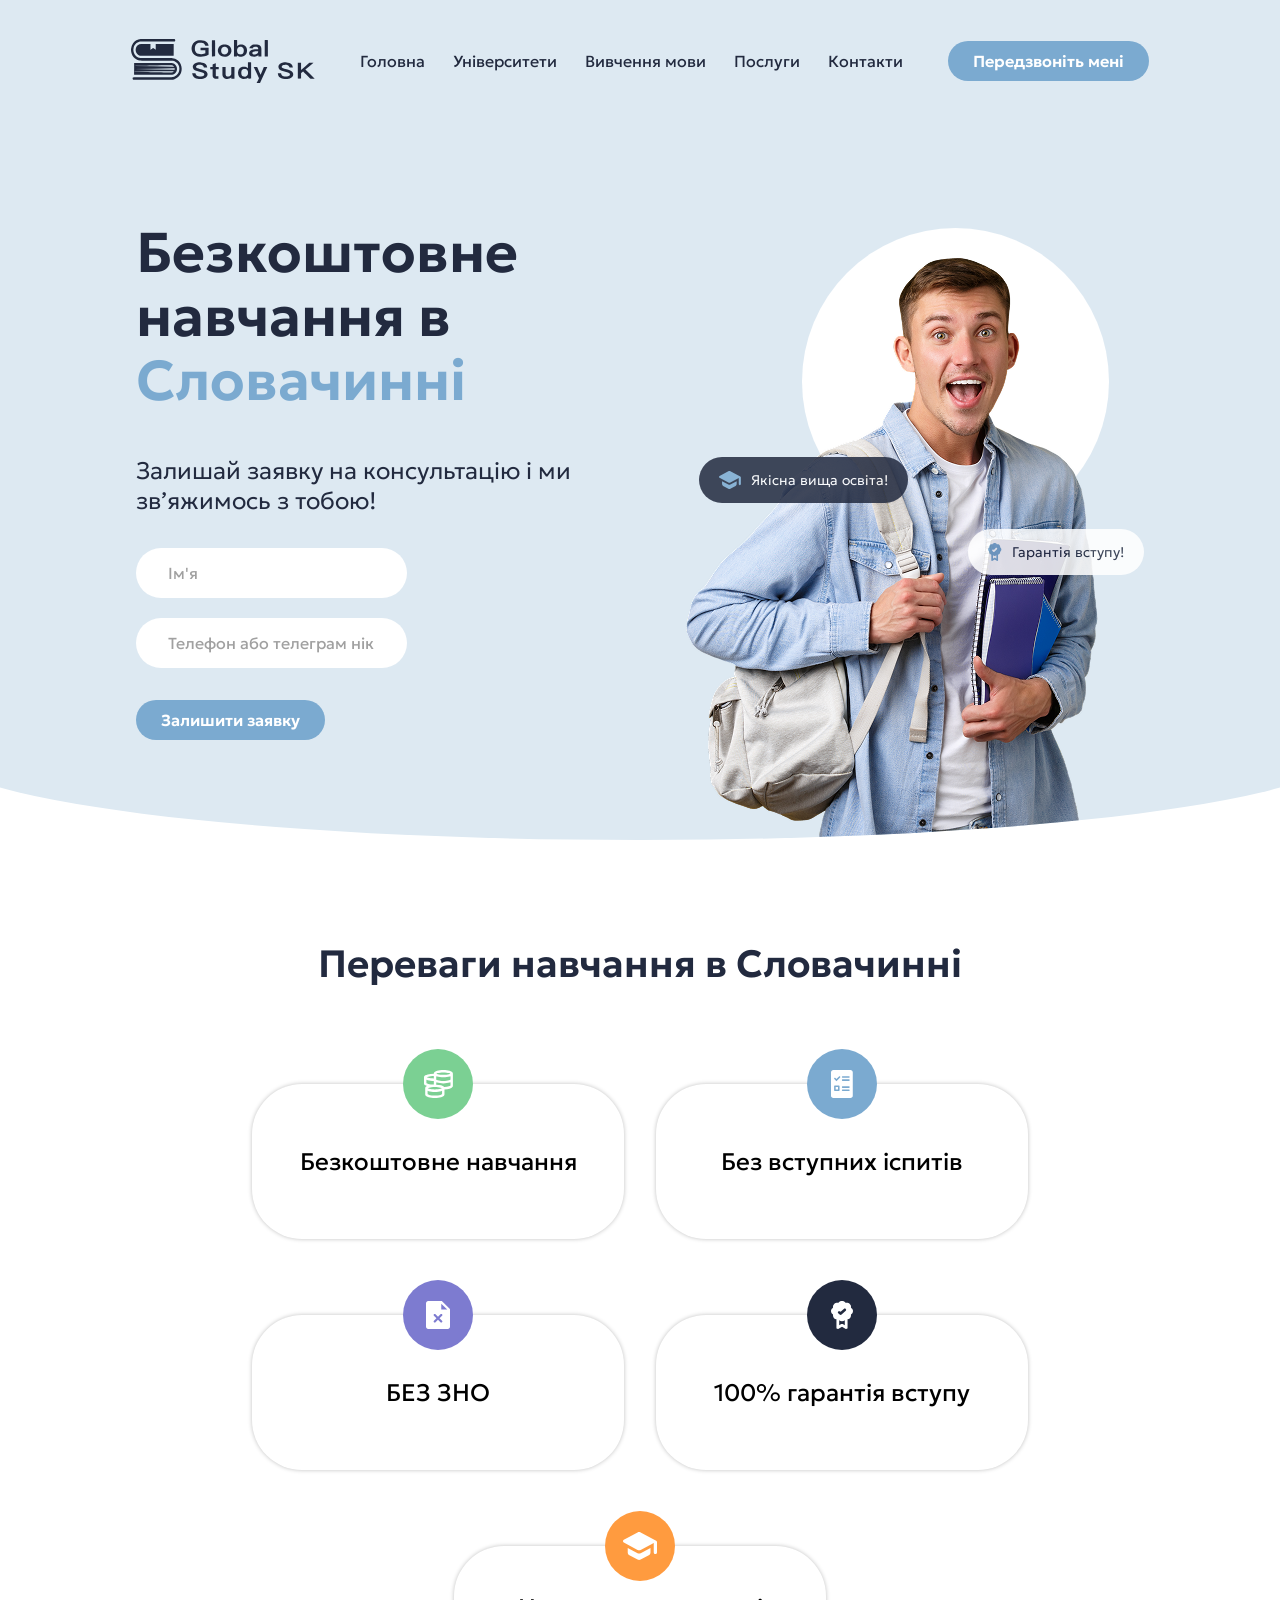
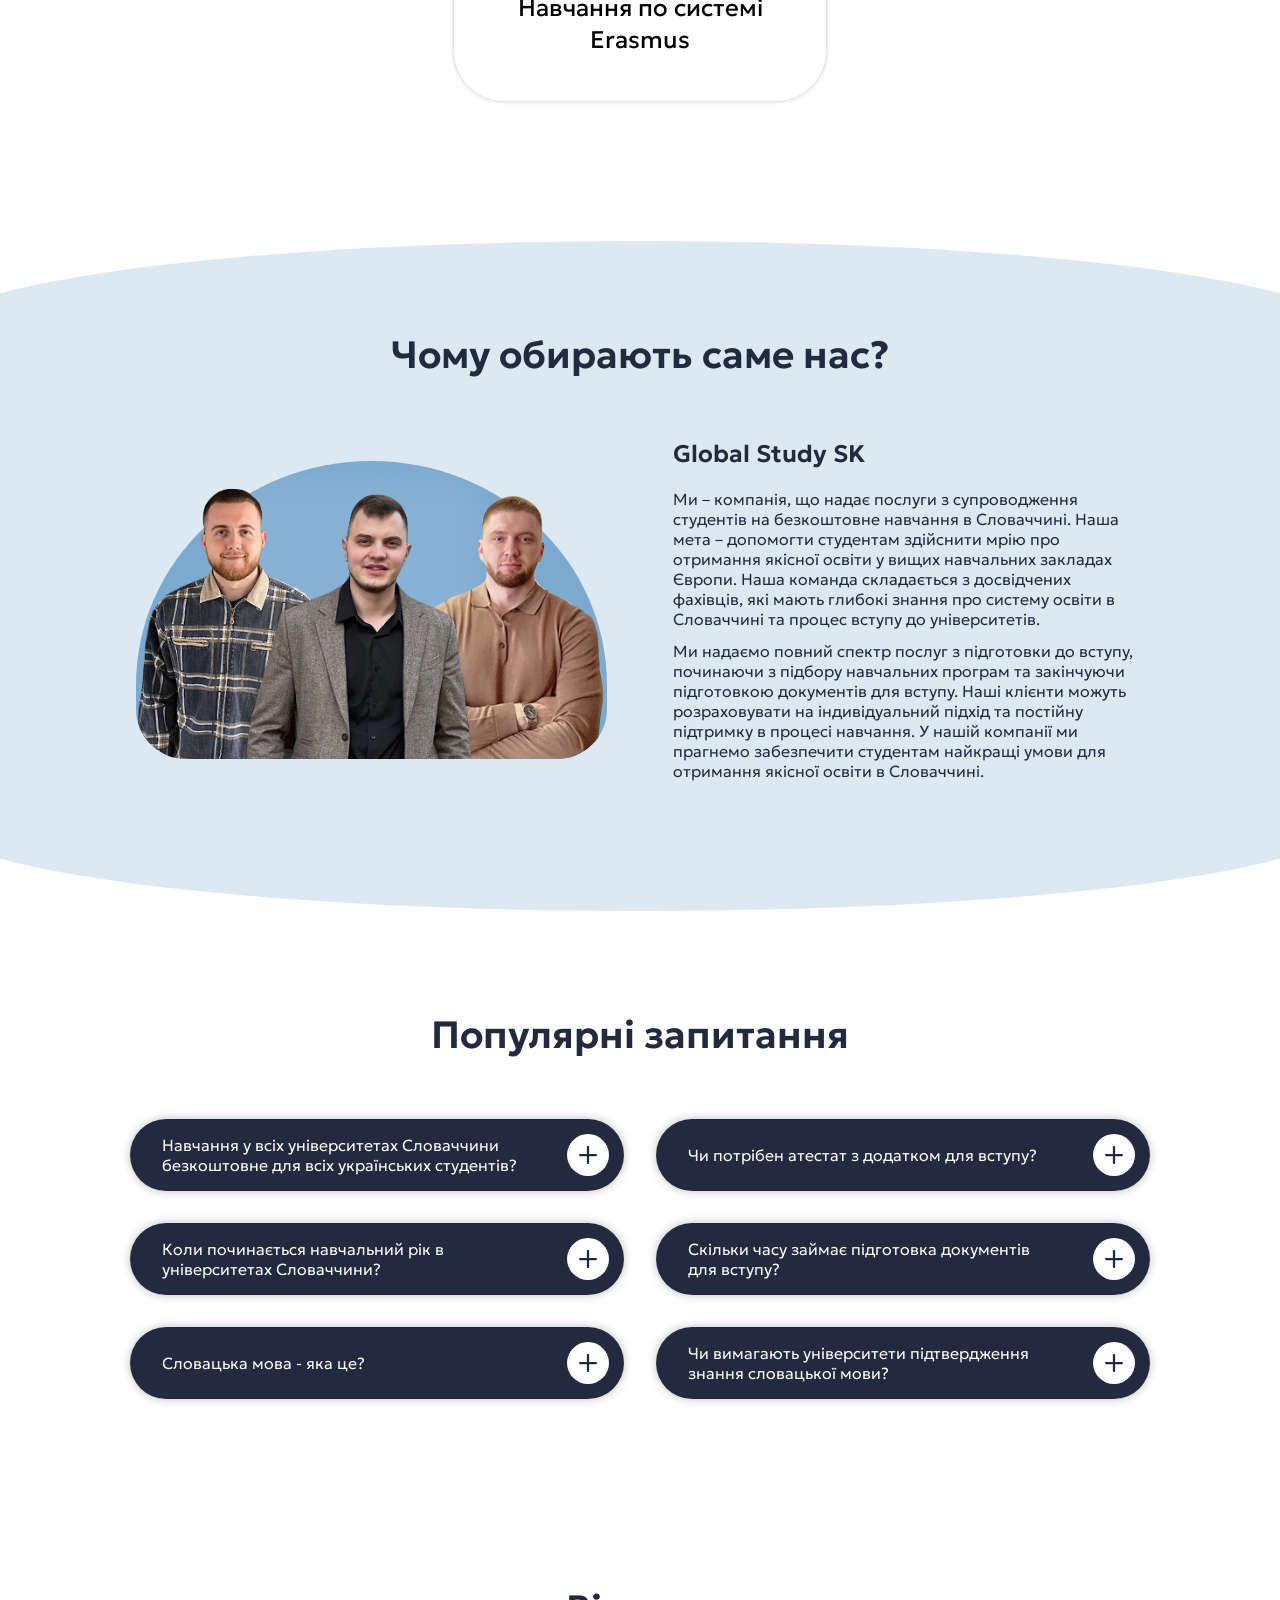
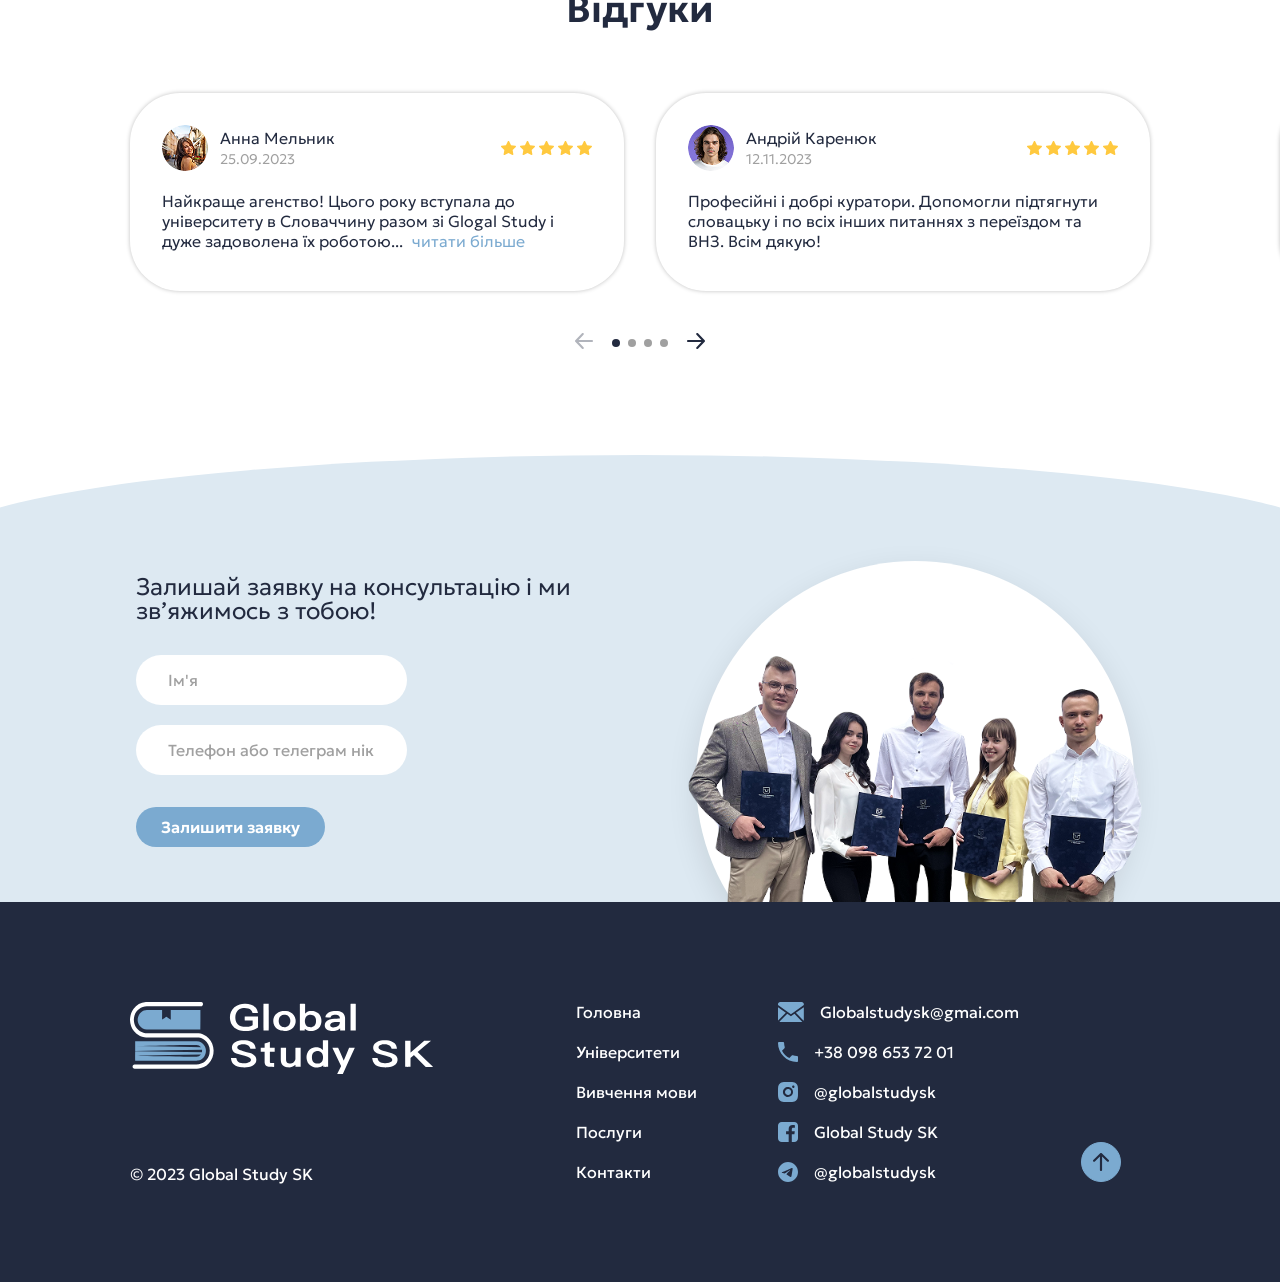
==== commit 39134554: "edits" ====
--- a/index.html
+++ b/index.html
@@ -14,6 +14,7 @@
 </head>
 
 <body>
+    <script src="/assets/js/preloader.js"></script>
     <div class="header_component header-home"></div>
 
     <main class="main__home">
@@ -34,7 +35,7 @@
                                             <input type="text" placeholder="Телефон або телеграм нік" required>
                                         </div>
                                     </div>
-                                    <button type="submit" class="btn btn_light">
+                                    <button type="submit" class="btn btn_light thanks-btn">
                                         Залишити заявку
                                     </button>
                                 </form>
@@ -69,7 +70,7 @@
                                 <input type="text" placeholder="Телефон або телеграм нік" required>
                             </div>
                         </div>
-                        <button type="submit" class="btn btn_light">
+                        <button type="submit" class="btn btn_light thanks-btn">
                             Передзвоніть мені
                         </button>
                     </form>
@@ -429,7 +430,7 @@
                                     <input type="text" placeholder="Телефон або телеграм нік" required>
                                 </div>
                             </div>
-                            <button type="submit" class="btn btn_light">
+                            <button type="submit" class="btn btn_light thanks-btn">
                                 Залишити заявку
                             </button>
                         </form>
@@ -442,6 +443,10 @@
                 </div>
             </div>
         </section>
+        <div id="thanks-popup">
+            <h2>Дякуємо!</h2>
+            <p>Ваша заявка успішно відправлена.</p>
+        </div>
 
     </main>
 
@@ -454,6 +459,7 @@
     <script src="/assets/js/accordione.js"></script>
     <script src="/assets/js/swiper.js"></script>
     <script src="/assets/js/review.js"></script>
+    <script src="/assets/js/thanks.js"></script>
 
 </body>
 
--- a/assets/css/style.css
+++ b/assets/css/style.css
@@ -537,6 +537,7 @@
   top: 0;
 }
 .info-section .right {
+  max-width: 500px;
   -webkit-box-flex: 1;
       -ms-flex: 1;
           flex: 1;
@@ -879,6 +880,8 @@
   background-color: var(--color_dark_blue);
   border-radius: 50px;
   cursor: pointer;
+  -webkit-transition: var(--trans);
+  transition: var(--trans);
 }
 .universities-section .university-header p {
   font-weight: 400;
@@ -1360,8 +1363,13 @@
   width: 28px;
   margin-left: auto;
 }
-.popup-container .close-btn img {
+.popup-container .close-btn svg {
   height: 28px;
+  width: 28px;
+}
+.popup-container .close-btn svg path {
+  -webkit-transition: var(--trans);
+  transition: var(--trans);
 }
 .popup-container::-webkit-scrollbar {
   display: none;
@@ -1448,6 +1456,7 @@
   max-width: 978px;
   width: 100%;
   overflow: hidden;
+  margin: 0 auto;
 }
 .lessons-section .lessons-block-info {
   padding: 60px;
@@ -1550,6 +1559,8 @@
   background-color: var(--color_dark_blue);
   border-radius: 50px;
   cursor: pointer;
+  -webkit-transition: var(--trans);
+  transition: var(--trans);
 }
 .faq-section .faq-item-header p {
   font-weight: 300;
@@ -1765,6 +1776,9 @@
   .info-section .info-content {
     gap: 20px;
   }
+  .info-section .right {
+    max-width: unset;
+  }
   .info-section .right h4 {
     font-size: 20px;
     line-height: 25px;
@@ -1987,8 +2001,7 @@
   }
   .popup-container {
     border-radius: 30px;
-    padding: 40px;
-    padding-top: 20px;
+    padding: 20px;
   }
   .popup-container h4 {
     font-size: 16px;
@@ -1999,9 +2012,11 @@
   }
   .popup .close-btn {
     width: 20px;
-  }
-  .popup .close-btn img {
+    margin-right: 0;
+  }
+  .popup .close-btn svg {
     height: 20px;
+    width: 20px;
   }
   .contacts-section {
     padding-top: 39px;
@@ -2274,4 +2289,174 @@
   .hero-section .badge.light {
     margin-right: 8.19%;
   }
+}
+#thanks-popup {
+  position: fixed;
+  top: 50%;
+  left: 50%;
+  -webkit-transform: translate(-50%, -50%);
+          transform: translate(-50%, -50%);
+  background-color: white;
+  padding: 25px;
+  border-radius: 15px;
+  -webkit-box-shadow: 0 8px 16px rgba(0, 0, 0, 0.2);
+          box-shadow: 0 8px 16px rgba(0, 0, 0, 0.2);
+  text-align: center;
+  z-index: -1;
+  opacity: 0;
+  -webkit-transition: opacity 0.3s ease-out, z-index 0.1s ease-out 0.3s;
+  transition: opacity 0.3s ease-out, z-index 0.1s ease-out 0.3s;
+  width: 300px;
+  background: var(--color_white);
+}
+#thanks-popup.active {
+  z-index: 999;
+  opacity: 1;
+  -webkit-transition: opacity 0.3s ease-out;
+  transition: opacity 0.3s ease-out;
+}
+#thanks-popup h2 {
+  color: var(--color_blue);
+  font-weight: 600;
+  font-size: 24px;
+  line-height: 30px;
+  letter-spacing: 0%;
+  margin-bottom: 10px;
+}
+#thanks-popup p {
+  color: var(--color_dark_blue);
+  font-weight: 300;
+  font-size: 16px;
+  line-height: 20px;
+  letter-spacing: 0%;
+}
+
+.preloader {
+  --blur: 16px;
+  --overlay: rgba(240, 245, 250, 0.9);
+  --bar-bg: rgba(123, 170, 208, 0.3);
+  --bar-fill: rgba(34, 42, 63, 0.85);
+  position: fixed;
+  inset: 0;
+  z-index: 9999;
+  display: grid;
+  place-items: center;
+  background: var(--overlay);
+  backdrop-filter: blur(var(--blur)) saturate(110%);
+  -webkit-backdrop-filter: blur(var(--blur)) saturate(110%);
+  -webkit-transition: opacity 0.6s ease, backdrop-filter 0.6s ease;
+  transition: opacity 0.6s ease, backdrop-filter 0.6s ease;
+}
+
+.preloader__inner {
+  width: min(820px, 88vw);
+  height: 100svh !important;
+  display: -webkit-box;
+  display: -ms-flexbox;
+  display: flex;
+  -webkit-box-orient: vertical;
+  -webkit-box-direction: normal;
+      -ms-flex-direction: column;
+          flex-direction: column;
+  -webkit-box-align: center;
+      -ms-flex-align: center;
+          align-items: center;
+  -webkit-box-pack: justify;
+      -ms-flex-pack: justify;
+          justify-content: space-between;
+  padding: 20px 0;
+  -webkit-transform: translateZ(0);
+          transform: translateZ(0);
+}
+
+.preloader__logo img {
+  width: 180px;
+  height: auto;
+}
+
+.preloader__center {
+  display: -webkit-box;
+  display: -ms-flexbox;
+  display: flex;
+  -webkit-box-orient: vertical;
+  -webkit-box-direction: normal;
+      -ms-flex-direction: column;
+          flex-direction: column;
+  -webkit-box-align: center;
+      -ms-flex-align: center;
+          align-items: center;
+  gap: 16px;
+}
+
+.preloader__bar {
+  width: min(460px, 78vw);
+  height: 6px;
+  background: var(--bar-bg);
+  position: relative;
+  overflow: hidden;
+  border-radius: 999px;
+}
+
+.preloader__bar-fill {
+  position: absolute;
+  left: 0;
+  top: 0;
+  bottom: 0;
+  width: 100%;
+  background: var(--bar-fill);
+  -webkit-transform: scaleX(var(--p, 0));
+          transform: scaleX(var(--p, 0));
+  -webkit-transform-origin: left center;
+          transform-origin: left center;
+  -webkit-transition: -webkit-transform 0.25s ease;
+  transition: -webkit-transform 0.25s ease;
+  transition: transform 0.25s ease;
+  transition: transform 0.25s ease, -webkit-transform 0.25s ease;
+  will-change: transform;
+  border-radius: 999px;
+}
+
+.preloader__percent {
+  color: var(--color_dark_blue);
+  font-family: "Geologica", system-ui, sans-serif;
+  font-size: clamp(16px, 2.8vw, 22px);
+  font-weight: 700;
+  line-height: 1;
+  text-shadow: none;
+}
+
+.preloader__status {
+  opacity: 0.85;
+  font-size: 14px;
+  font-weight: 400;
+  line-height: 16px;
+  letter-spacing: -0.14px;
+  color: var(--color_dark_blue);
+}
+
+.preloader--done {
+  opacity: 0;
+  backdrop-filter: blur(0px) saturate(100%);
+  -webkit-backdrop-filter: blur(0px) saturate(100%);
+}
+
+.preloader--done::before {
+  opacity: 0;
+}
+
+/* Mobile */
+@media (max-width: 560px) {
+  .preloader__inner {
+    width: min(420px, 92vw);
+    height: min(86vh, 640px);
+  }
+  .preloader::before {
+    inset: 8px;
+  }
+  .preloader__logo img {
+    width: 88px;
+  }
+  .preloader__bar {
+    width: min(300px, 78vw);
+  }
 }
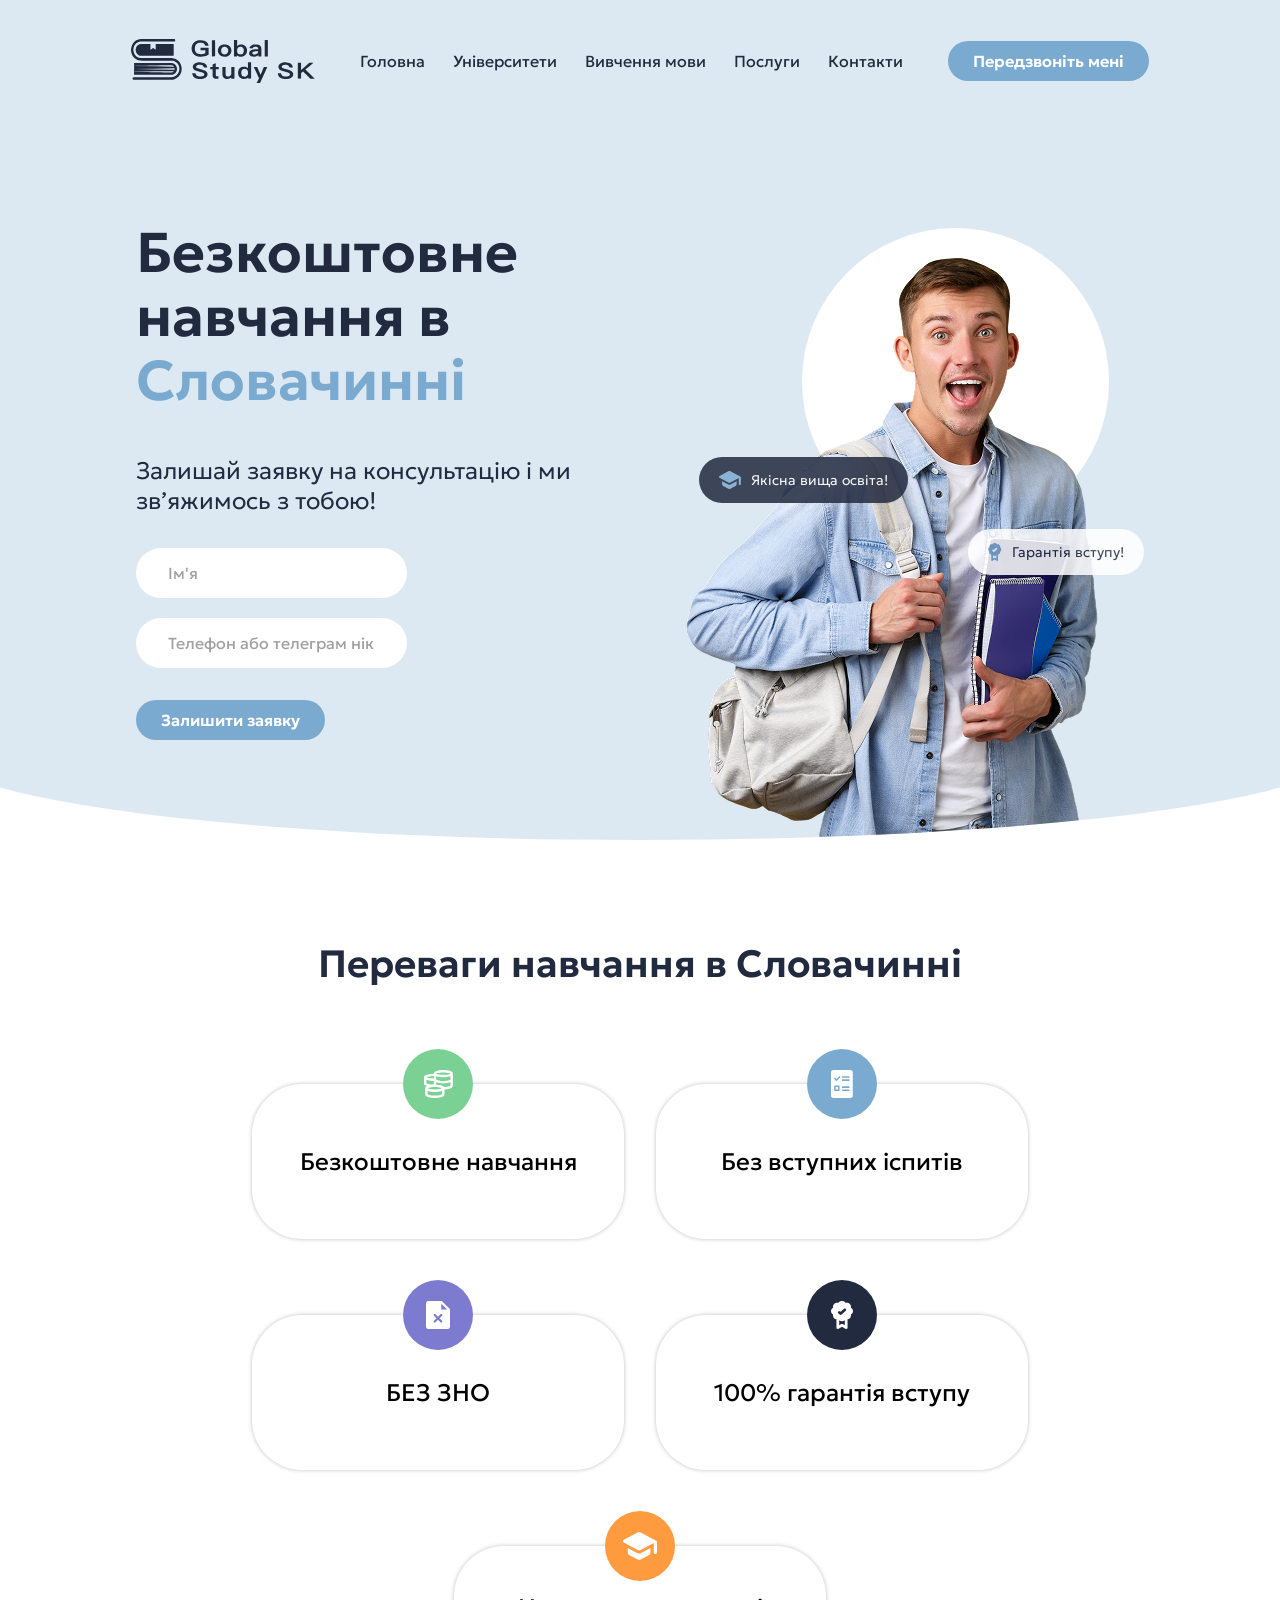
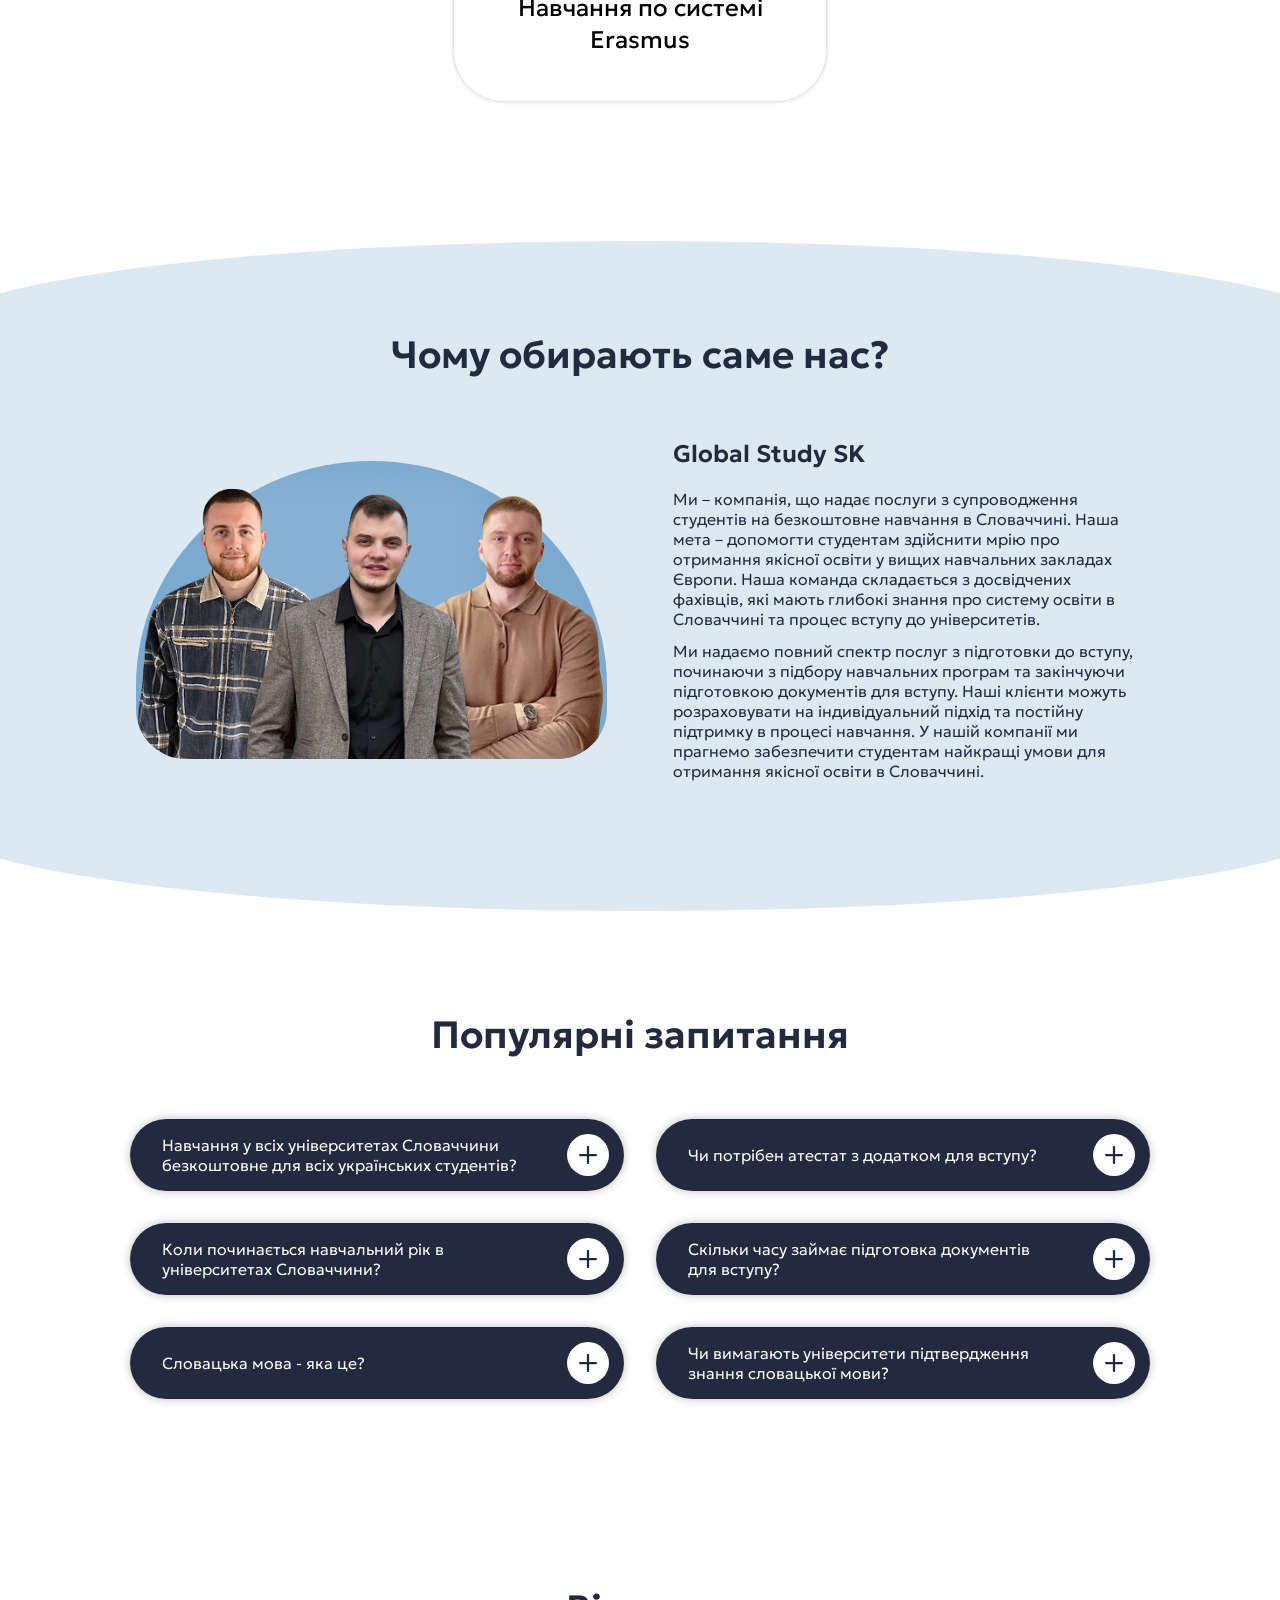
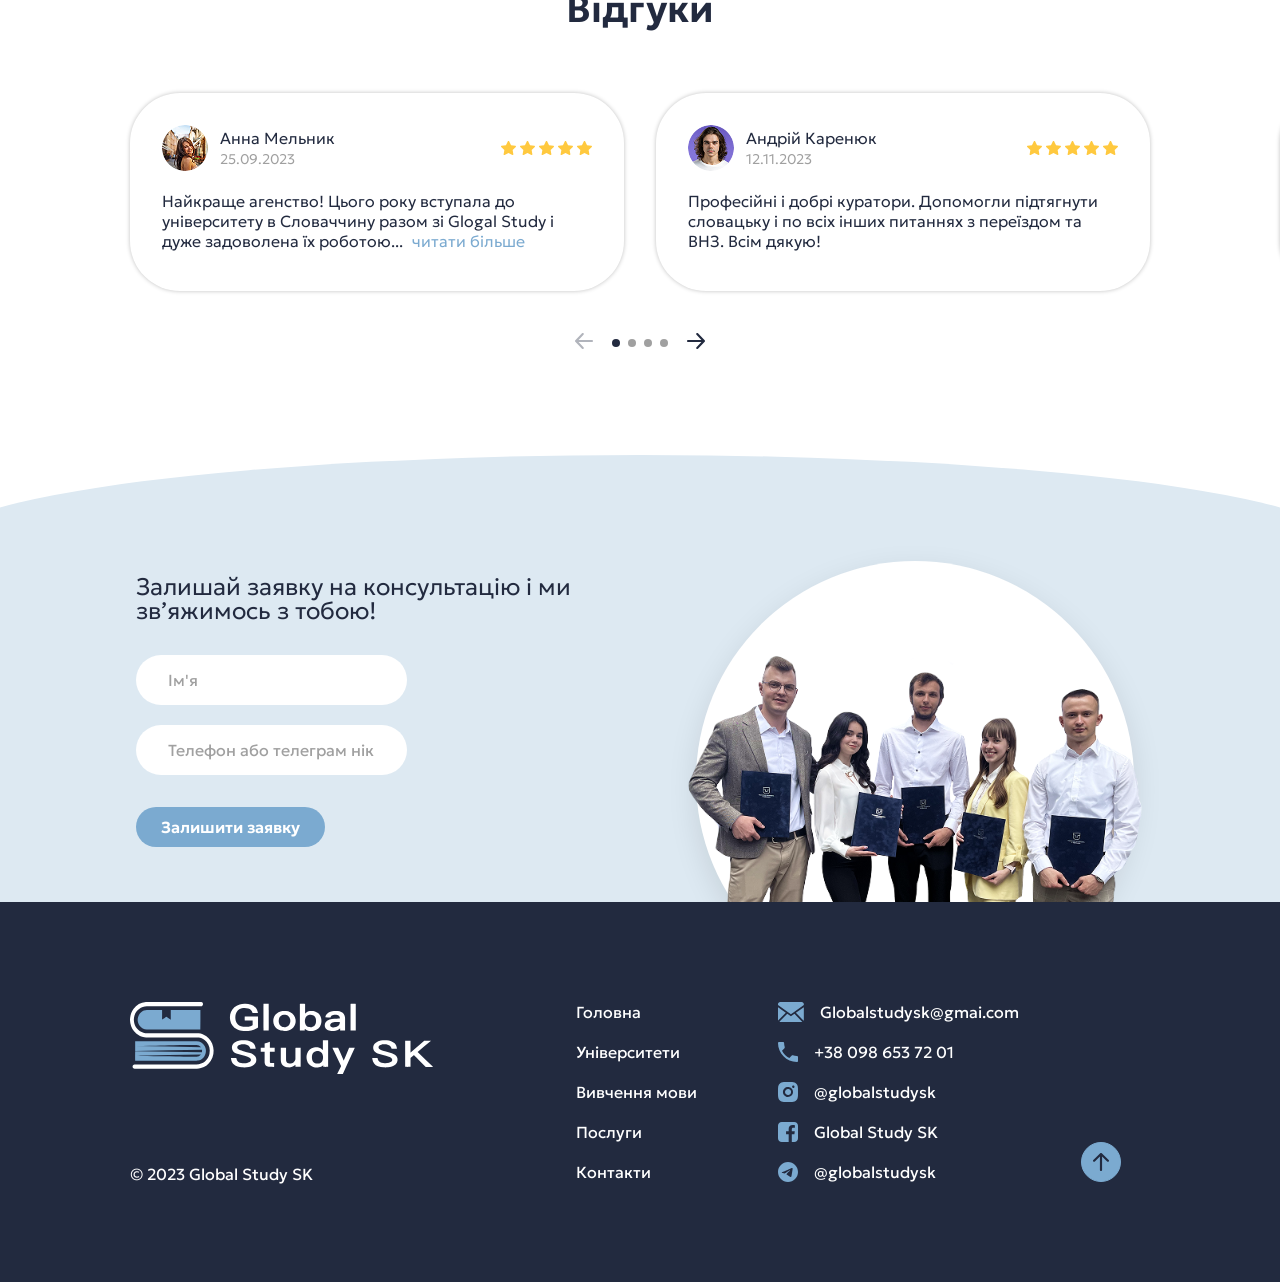
==== commit 47d58e69: "add aos" ====
--- a/index.html
+++ b/index.html
@@ -7,6 +7,7 @@
 
     <!-- css -->
     <link rel="stylesheet" href="/assets/css/swiper-bundle.min.css">
+    <link rel="stylesheet" href="/assets/css/aos.css">
     <link rel="stylesheet" href="/assets/css/style.css">
     <!-- fav-icon -->
     <link rel="icon" href="" type="image/x-icon">
@@ -81,31 +82,31 @@
             <div class="container">
                 <h2 class="title">Переваги навчання в Словачинні</h2>
                 <div class="advantages-list">
-                    <div class="advantages-item">
+                    <div class="advantages-item" data-aos="zoom-in">
                         <div class="advantages-item-icon green">
                             <img src="/assets/img/icons/money.svg" alt="">
                         </div>
                         <p>Безкоштовне навчання</p>
                     </div>
-                    <div class="advantages-item">
+                    <div class="advantages-item" data-aos="zoom-in">
                         <div class="advantages-item-icon blue">
                             <img src="/assets/img/icons/checklist.svg" alt="">
                         </div>
                         <p>Без вступних іспитів</p>
                     </div>
-                    <div class="advantages-item">
+                    <div class="advantages-item" data-aos="zoom-in">
                         <div class="advantages-item-icon purple">
                             <img src="/assets/img/icons/cancel_file.svg" alt="">
                         </div>
                         <p>БЕЗ ЗНО</p>
                     </div>
-                    <div class="advantages-item">
+                    <div class="advantages-item" data-aos="zoom-in">
                         <div class="advantages-item-icon dark">
                             <img src="/assets/img/icons/approve.svg" alt="">
                         </div>
                         <p>100% гарантія вступу</p>
                     </div>
-                    <div class="advantages-item">
+                    <div class="advantages-item" data-aos="zoom-in">
                         <div class="advantages-item-icon orange">
                             <img src="/assets/img/icons/graduation_hat.svg" alt="">
                         </div>
@@ -114,15 +115,15 @@
                 </div>
             </div>
         </div>
-        <section class="info-section">
+        <section class="info-section" data-aos="fade-up">
             <div class="container">
                 <h2 class="title">Чому обирають саме нас?</h2>
                 <div class="info-content">
-                    <div class="left">
+                    <div class="left" data-aos="fade-right">
                         <div class="semicircle"></div>
                         <img src="/assets/img/team_photo2.png" alt="Фото команди">
                     </div>
-                    <div class="right">
+                    <div class="right" data-aos="fade-left">
                         <h4>Global Study SK</h4>
                         <p>Ми – компанія, що надає послуги з супроводження студентів на безкоштовне навчання в Словаччині. Наша мета – допомогти студентам здійснити мрію про отримання якісної освіти у вищих навчальних закладах Європи. Наша команда складається з досвідчених фахівців, які мають глибокі знання про систему освіти в Словаччині та процес вступу до університетів.</p>
                         <p>Ми надаємо повний спектр послуг з підготовки до вступу, починаючи з підбору навчальних програм та закінчуючи підготовкою документів для вступу. Наші клієнти можуть розраховувати на індивідуальний підхід та постійну підтримку в процесі навчання. У нашій компанії ми прагнемо забезпечити студентам найкращі умови для отримання якісної освіти в Словаччині.</p>
@@ -132,9 +133,9 @@
         </section>
         <section class="faq-section">
             <div class="container">
-                <h2 class="title">Популярні запитання</h2>
+                <h2 class="title" data-aos="fade-up">Популярні запитання</h2>
                 <div class="faq-content">
-                    <div class="left">
+                    <div class="left" data-aos="fade-right">
                         <div class="accordion faq-item">
                             <div class="accordion-header faq-item-header">
                                 <p>Навчання у всіх університетах Словаччини безкоштовне для всіх українських  студентів?</p>
@@ -172,7 +173,7 @@
                             </div>
                         </div>
                     </div>
-                    <div class="right">
+                    <div class="right" data-aos="fade-left">
                         <div class="accordion faq-item">
                             <div class="accordion-header faq-item-header">
                                 <p>Чи потрібен атестат з додатком для вступу?</p>
@@ -215,9 +216,9 @@
         </section>
         <div class="reviews-section">
             <div class="container">
-                <h2 class="title">Відгуки</h2>
+                <h2 class="title" data-aos="fade-up">Відгуки</h2>
                 <div class="swiper">
-                    <div class="swiper-wrapper">
+                    <div class="swiper-wrapper" data-aos="zoom-out-up">
                         <div class="swiper-slide">
                             <div class="review-card">
                                 <div class="review-card-top">
@@ -403,7 +404,7 @@
                             </div>
                         </div>
                     </div>
-                    <div class="swiper-navigation">
+                    <div class="swiper-navigation" data-aos="fade-up">
                         <div class="swiper-button-prev">
                             <img src="/assets/img/icons/arrow.svg" alt="">
                         </div>
@@ -415,10 +416,10 @@
                 </div>
             </div>
         </div>
-        <section class="cta-section">
+        <section class="cta-section" data-aos="fade-up">
             <div class="container">
                 <div class="cta-content">
-                    <div class="cta-info">
+                    <div class="cta-info" data-aos="fade-right">
                         <h2>Залишай заявку на консультацію і ми зв’яжимось з тобою!</h2>
                     
                         <form class="cta-form">
@@ -436,7 +437,7 @@
                         </form>
                     </div>
                 
-                    <div class="cta-image-wrapper">
+                    <div class="cta-image-wrapper" data-aos="fade-left">
                         <div class="circle"></div>
                         <img src="/assets/img/team-photo.png" alt="Команда">
                     </div>
@@ -460,6 +461,7 @@
     <script src="/assets/js/swiper.js"></script>
     <script src="/assets/js/review.js"></script>
     <script src="/assets/js/thanks.js"></script>
+    <script src="/assets/js/aos.js"></script>
 
 </body>
 
--- a/assets/css/style.css
+++ b/assets/css/style.css
@@ -1357,6 +1357,7 @@
   border: none;
   background: none;
   position: sticky;
+  z-index: 1;
   justify-self: flex-end;
   top: 0;
   margin-right: -20px;
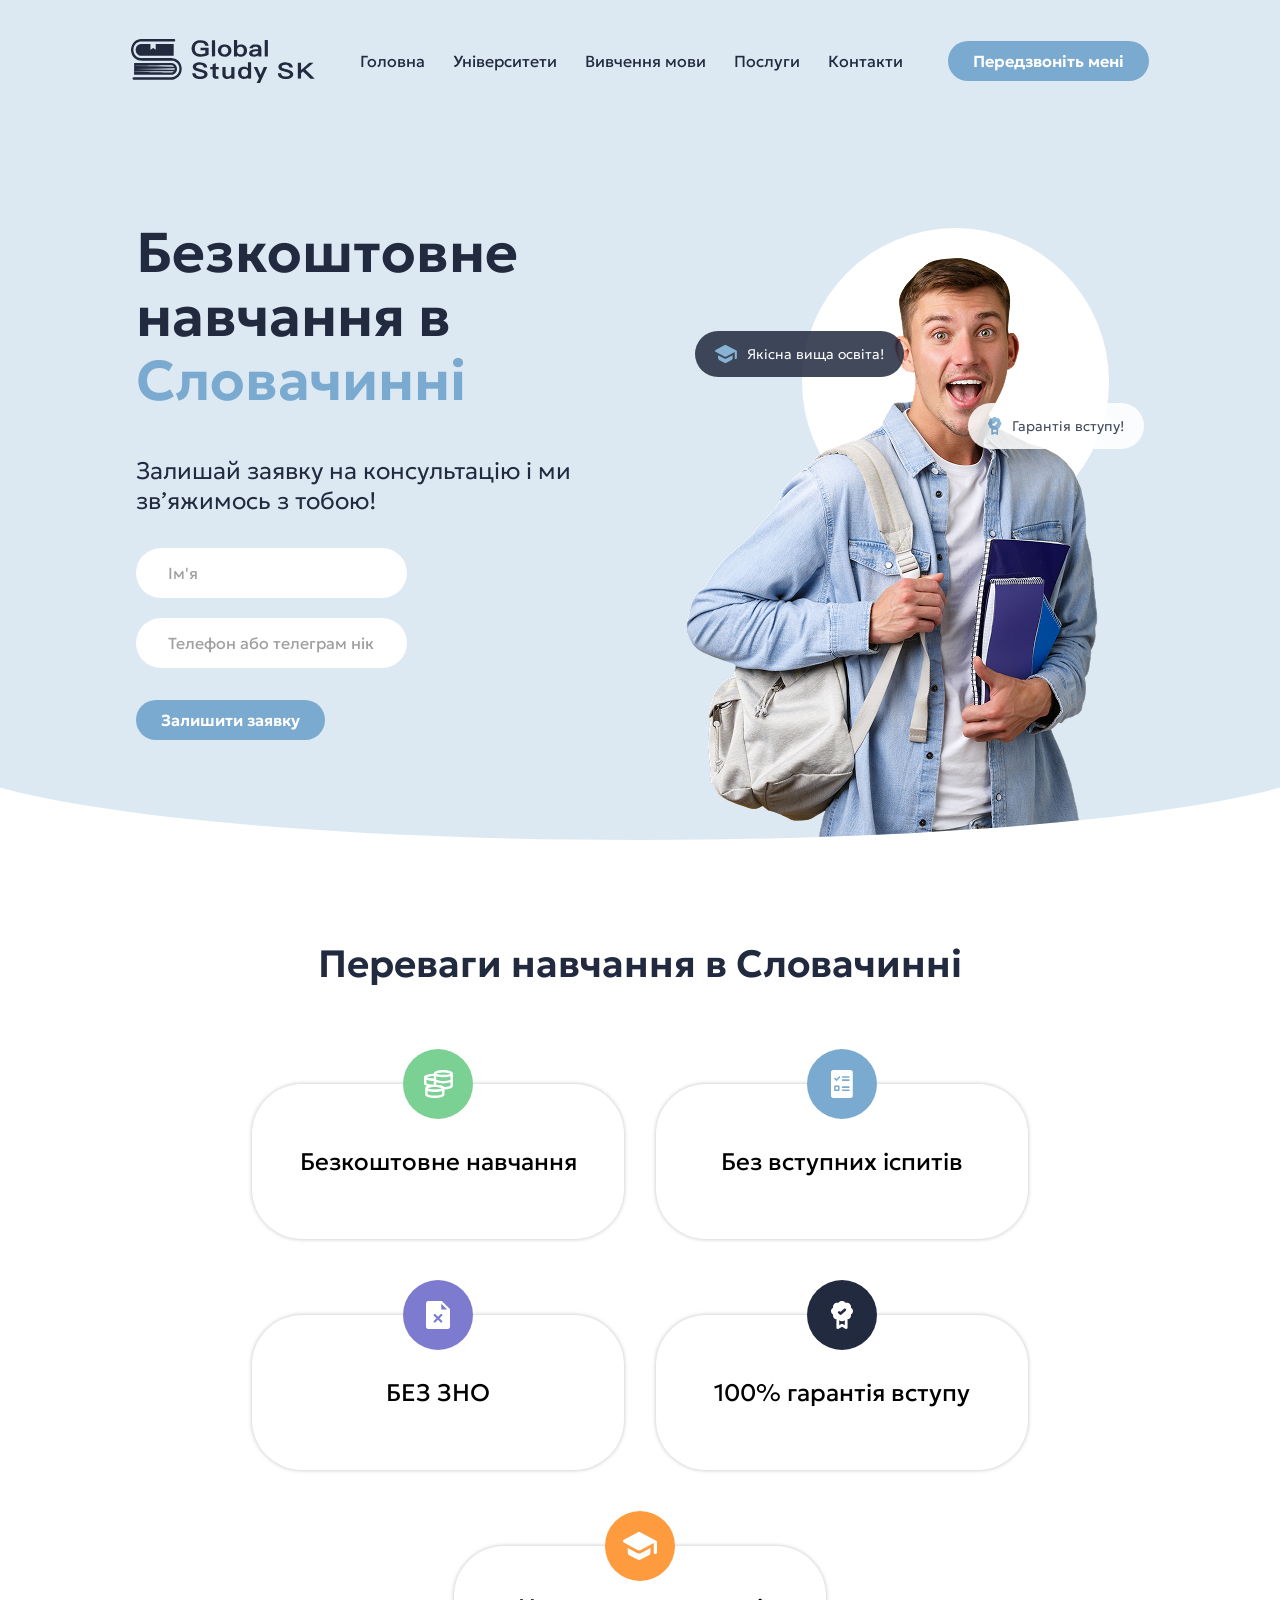
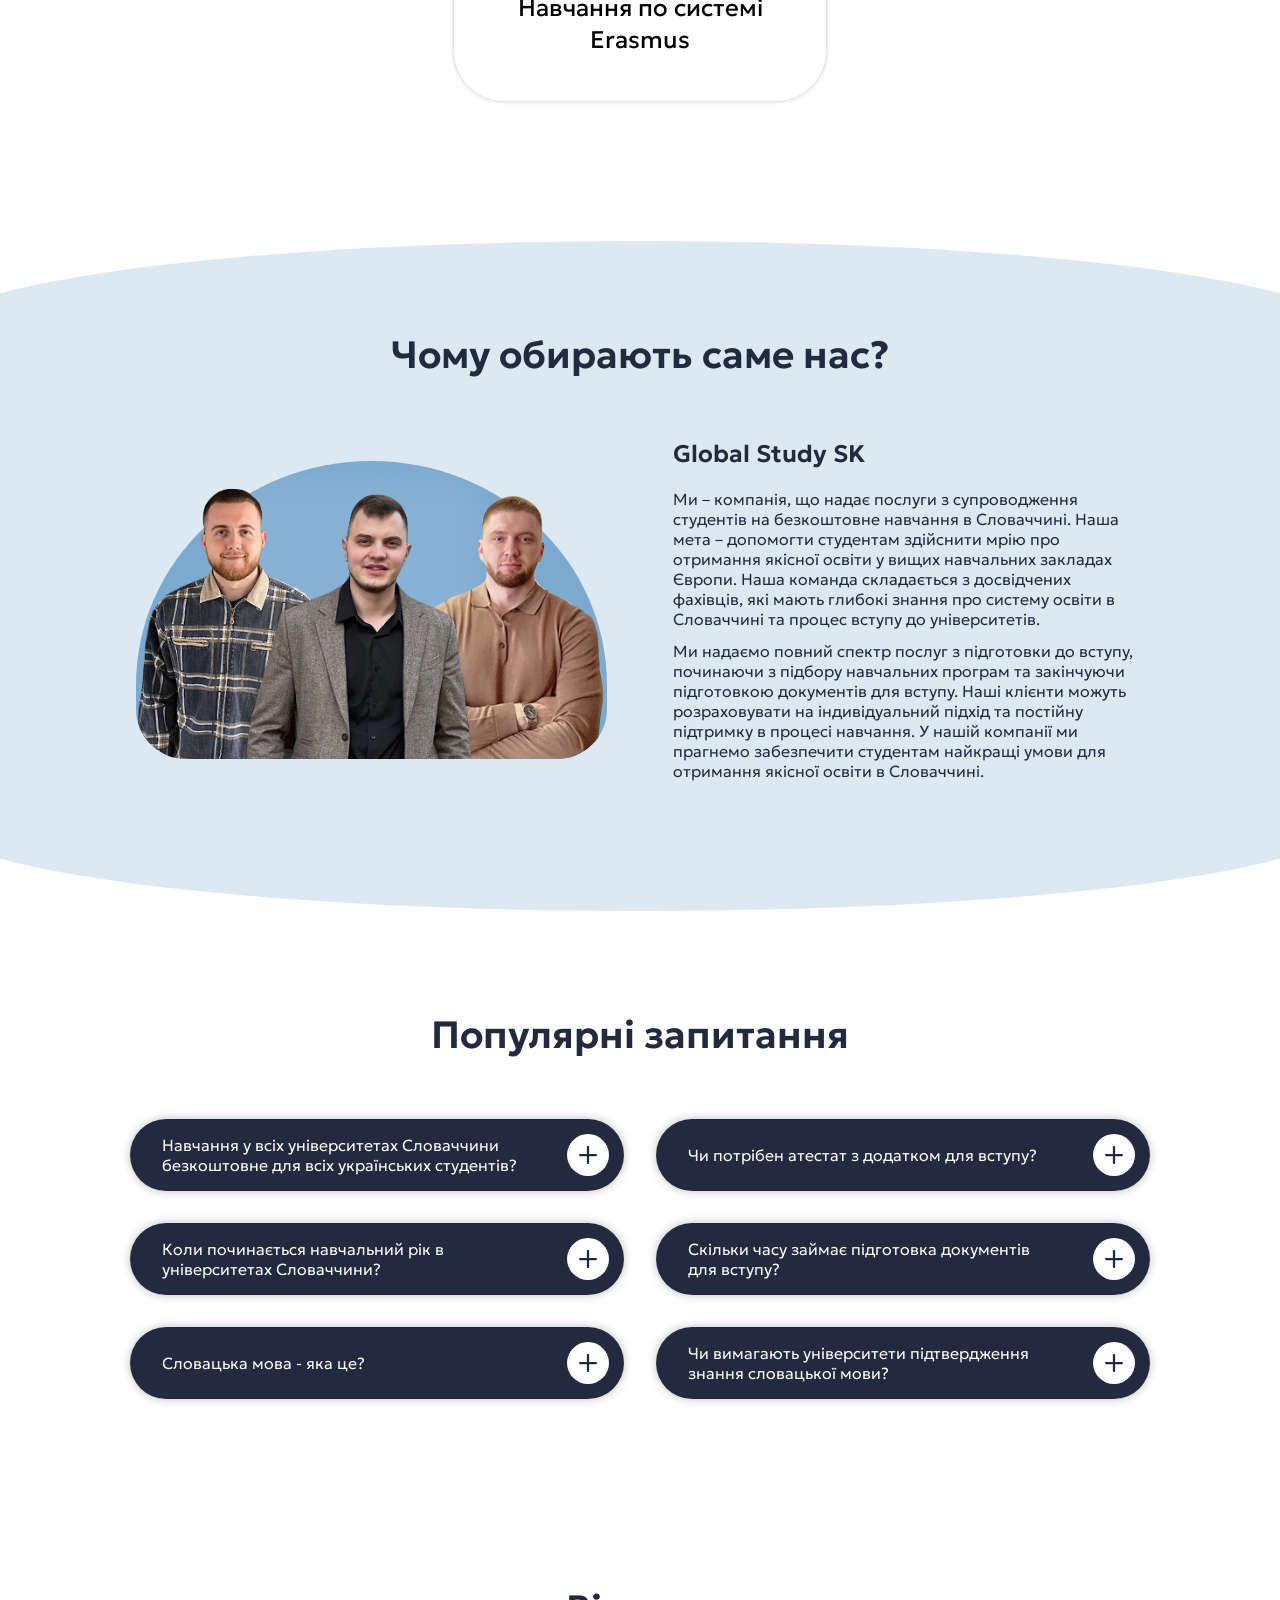
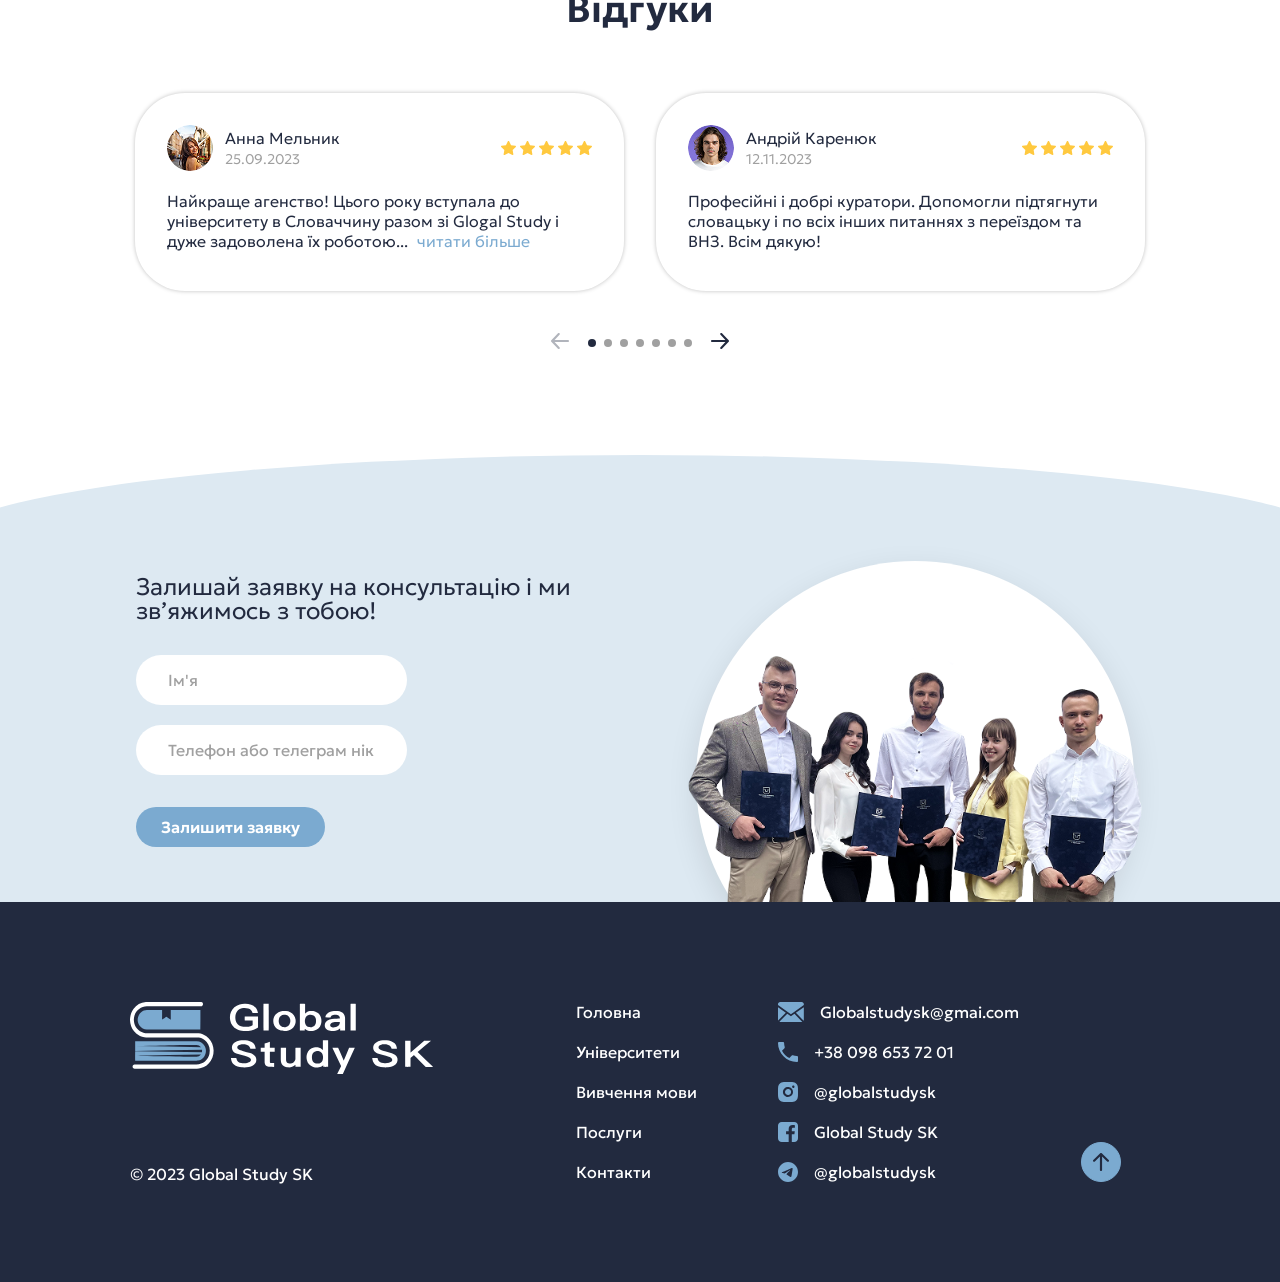
==== commit 17d87fb7: "edits" ====
--- a/index.html
+++ b/index.html
@@ -135,20 +135,21 @@
             <div class="container">
                 <h2 class="title" data-aos="fade-up">Популярні запитання</h2>
                 <div class="faq-content">
-                    <div class="left" data-aos="fade-right">
-                        <div class="accordion faq-item">
-                            <div class="accordion-header faq-item-header">
-                                <p>Навчання у всіх університетах Словаччини безкоштовне для всіх українських  студентів?</p>
-                                <div class="faq-item-btn">
-                                    <img src="/assets/img/icons/plus.svg" alt="" class="plus">
-                                    <img src="/assets/img/icons/minus.svg" alt="" class="minus">
-                                </div>
-                            </div>
-                            <div class="accordion-content faq-item-content">
-                                <p>Підготовка документів для вступу в Словаччину – це комплексний процес, який у окремих випадках може тривати з вересня по жовтень наступного року (більше ніж 1 рік!). Спочатку формується пакет подачі документів в університет, який включає заявку, підтвердження про платіж, структуроване резюме, державну еквіваленцію офіційного переводу виписки оцінок, та деякі інші документи, в залежності вимог обраного факультету. У випадку, якщо університет вимагає додаткові документи – ми їх також підготуємо (мотиваційний лист, портфоліо, медична довідка, переводи, свідоцтва тощо). Другий етап – це нострифікація (визнання) атестату/диплому в Словаччині – Postupai допоможе дотримати терміни та виконає всю роботу замість Вас.</p>
-                            </div>
-                        </div>
-                        <div class="accordion faq-item">
+                    <ul class="faq-list">
+                        <li class="accordion faq-item" data-aos="fade-right">
+                            <div class="accordion-header faq-item-header">
+                                <p>Навчання у всіх університетах Словаччини безкоштовне для всіх українських студентів?</p>
+                                <div class="faq-item-btn">
+                                    <img src="/assets/img/icons/plus.svg" alt="" class="plus">
+                                    <img src="/assets/img/icons/minus.svg" alt="" class="minus">
+                                </div>
+                            </div>
+                            <div class="accordion-content faq-item-content">
+                                <p>Підготовка документів для вступу в Словаччину – це комплексний процес, який у окремих випадках може тривати з вересня по жовтень наступного року (більше ніж 1 рік!). Спочатку формується пакет подачі документів в університет, який включає заявку, підтвердження про платіж, структуроване резюме, державну еквіваленцію офіційного переводу виписки оцінок, та деякі інші документи, в залежності вимог обраного факультету. У випадку, якщо університет вимагає додаткові документи – ми їх також підготуємо (мотиваційний лист, портфоліо, медична довідка, переводи, свідоцтва тощо). Другий етап – це нострифікація (визнання) атестату/диплому в Словаччині – Postupai допоможе дотримати терміни та виконає всю роботу замість Вас.</p>
+                            </div>
+                        </li>
+
+                        <li class="accordion faq-item" data-aos="fade-right">
                             <div class="accordion-header faq-item-header">
                                 <p>Коли починається навчальний рік в університетах Словаччини?</p>
                                 <div class="faq-item-btn">
@@ -159,8 +160,9 @@
                             <div class="accordion-content faq-item-content">
                                 <p>Підготовка документів для вступу в Словаччину – це комплексний процес, який у окремих випадках може тривати з вересня по жовтень наступного року (більше ніж 1 рік!). Спочатку формується пакет подачі документів в університет, який включає заявку, підтвердження про платіж, структуроване резюме, державну еквіваленцію офіційного переводу виписки оцінок, та деякі інші документи, в залежності вимог обраного факультету. У випадку, якщо університет вимагає додаткові документи – ми їх також підготуємо (мотиваційний лист, портфоліо, медична довідка, переводи, свідоцтва тощо). Другий етап – це нострифікація (визнання) атестату/диплому в Словаччині – Postupai допоможе дотримати терміни та виконає всю роботу замість Вас.</p>
                             </div>
-                        </div>
-                        <div class="accordion faq-item">
+                        </li>
+
+                        <li class="accordion faq-item" data-aos="fade-right">
                             <div class="accordion-header faq-item-header">
                                 <p>Словацька мова - яка це?</p>
                                 <div class="faq-item-btn">
@@ -171,10 +173,9 @@
                             <div class="accordion-content faq-item-content">
                                 <p>Підготовка документів для вступу в Словаччину – це комплексний процес, який у окремих випадках може тривати з вересня по жовтень наступного року (більше ніж 1 рік!). Спочатку формується пакет подачі документів в університет, який включає заявку, підтвердження про платіж, структуроване резюме, державну еквіваленцію офіційного переводу виписки оцінок, та деякі інші документи, в залежності вимог обраного факультету. У випадку, якщо університет вимагає додаткові документи – ми їх також підготуємо (мотиваційний лист, портфоліо, медична довідка, переводи, свідоцтва тощо). Другий етап – це нострифікація (визнання) атестату/диплому в Словаччині – Postupai допоможе дотримати терміни та виконає всю роботу замість Вас.</p>
                             </div>
-                        </div>
-                    </div>
-                    <div class="right" data-aos="fade-left">
-                        <div class="accordion faq-item">
+                        </li>
+
+                        <li class="accordion faq-item" data-aos="fade-left">
                             <div class="accordion-header faq-item-header">
                                 <p>Чи потрібен атестат з додатком для вступу?</p>
                                 <div class="faq-item-btn">
@@ -185,8 +186,9 @@
                             <div class="accordion-content faq-item-content">
                                 <p>Підготовка документів для вступу в Словаччину – це комплексний процес, який у окремих випадках може тривати з вересня по жовтень наступного року (більше ніж 1 рік!). Спочатку формується пакет подачі документів в університет, який включає заявку, підтвердження про платіж, структуроване резюме, державну еквіваленцію офіційного переводу виписки оцінок, та деякі інші документи, в залежності вимог обраного факультету. У випадку, якщо університет вимагає додаткові документи – ми їх також підготуємо (мотиваційний лист, портфоліо, медична довідка, переводи, свідоцтва тощо). Другий етап – це нострифікація (визнання) атестату/диплому в Словаччині – Postupai допоможе дотримати терміни та виконає всю роботу замість Вас.</p>
                             </div>
-                        </div>
-                        <div class="accordion faq-item">
+                        </li>
+
+                        <li class="accordion faq-item" data-aos="fade-left">
                             <div class="accordion-header faq-item-header">
                                 <p>Скільки часу займає підготовка документів для вступу?</p>
                                 <div class="faq-item-btn">
@@ -197,8 +199,9 @@
                             <div class="accordion-content faq-item-content">
                                 <p>Підготовка документів для вступу в Словаччину – це комплексний процес, який у окремих випадках може тривати з вересня по жовтень наступного року (більше ніж 1 рік!). Спочатку формується пакет подачі документів в університет, який включає заявку, підтвердження про платіж, структуроване резюме, державну еквіваленцію офіційного переводу виписки оцінок, та деякі інші документи, в залежності вимог обраного факультету. У випадку, якщо університет вимагає додаткові документи – ми їх також підготуємо (мотиваційний лист, портфоліо, медична довідка, переводи, свідоцтва тощо). Другий етап – це нострифікація (визнання) атестату/диплому в Словаччині – Postupai допоможе дотримати терміни та виконає всю роботу замість Вас.</p>
                             </div>
-                        </div>
-                        <div class="accordion faq-item">
+                        </li>
+
+                        <li class="accordion faq-item" data-aos="fade-left">
                             <div class="accordion-header faq-item-header">
                                 <p>Чи вимагають університети підтвердження знання словацької мови?</p>
                                 <div class="faq-item-btn">
@@ -209,12 +212,12 @@
                             <div class="accordion-content faq-item-content">
                                 <p>Підготовка документів для вступу в Словаччину – це комплексний процес, який у окремих випадках може тривати з вересня по жовтень наступного року (більше ніж 1 рік!). Спочатку формується пакет подачі документів в університет, який включає заявку, підтвердження про платіж, структуроване резюме, державну еквіваленцію офіційного переводу виписки оцінок, та деякі інші документи, в залежності вимог обраного факультету. У випадку, якщо університет вимагає додаткові документи – ми їх також підготуємо (мотиваційний лист, портфоліо, медична довідка, переводи, свідоцтва тощо). Другий етап – це нострифікація (визнання) атестату/диплому в Словаччині – Postupai допоможе дотримати терміни та виконає всю роботу замість Вас.</p>
                             </div>
-                        </div>
-                    </div>
+                        </li>
+                    </ul>
                 </div>
             </div>
         </section>
-        <div class="reviews-section">
+        <section class="reviews-section">
             <div class="container">
                 <h2 class="title" data-aos="fade-up">Відгуки</h2>
                 <div class="swiper">
@@ -242,6 +245,8 @@
                                     <button class="review-card-btn">читати більше</button>
                                 </p>
                             </div>
+                        </div>
+                        <div class="swiper-slide">
                             <div class="review-card">
                                 <div class="review-card-top">
                                     <div class="review-card-photo">
@@ -288,6 +293,8 @@
                                     <button class="review-card-btn">читати більше</button>
                                 </p>
                             </div>
+                        </div>
+                        <div class="swiper-slide">
                             <div class="review-card">
                                 <div class="review-card-top">
                                     <div class="review-card-photo">
@@ -334,6 +341,8 @@
                                     <button class="review-card-btn">читати більше</button>
                                 </p>
                             </div>
+                        </div>
+                        <div class="swiper-slide">
                             <div class="review-card">
                                 <div class="review-card-top">
                                     <div class="review-card-photo">
@@ -380,6 +389,8 @@
                                     <button class="review-card-btn">читати більше</button>
                                 </p>
                             </div>
+                        </div>
+                        <div class="swiper-slide">
                             <div class="review-card">
                                 <div class="review-card-top">
                                     <div class="review-card-photo">
@@ -415,7 +426,7 @@
                     </div>
                 </div>
             </div>
-        </div>
+        </section>
         <section class="cta-section" data-aos="fade-up">
             <div class="container">
                 <div class="cta-content">
@@ -445,6 +456,7 @@
             </div>
         </section>
         <div id="thanks-popup">
+            <img src="/assets/img/icons/check.svg" alt="">
             <h2>Дякуємо!</h2>
             <p>Ваша заявка успішно відправлена.</p>
         </div>
--- a/assets/css/style.css
+++ b/assets/css/style.css
@@ -324,7 +324,7 @@
 .hero-section .badges {
   position: absolute;
   z-index: 3;
-  top: 37.63%;
+  top: 17%;
   width: 100%;
 }
 .hero-section .badge {
@@ -353,7 +353,7 @@
 .hero-section .badge.dark {
   background-color: var(--color_dark_blue);
   color: var(--color_white);
-  margin-left: 5.92%;
+  margin-left: 5%;
   margin-bottom: 26px;
 }
 .hero-section .badge.light {
@@ -562,13 +562,13 @@
 }
 
 .reviews-section {
-  padding: 86px 0 92px;
+  padding: 86px 0 87px;
 }
 .reviews-section .container {
   overflow: hidden;
 }
 .reviews-section .title {
-  margin-bottom: 60px;
+  margin-bottom: 55px;
 }
 .reviews-section .review-card {
   -webkit-box-flex: 1;
@@ -644,22 +644,11 @@
 
 .swiper {
   width: 100%;
-  overflow: visible !important;
+  padding: 5px;
 }
 .swiper-wrapper {
   width: 100%;
   margin-bottom: 28px;
-}
-.swiper-slide {
-  display: -webkit-box;
-  display: -ms-flexbox;
-  display: flex;
-  gap: 32px;
-  -webkit-box-pack: justify;
-      -ms-flex-pack: justify;
-          justify-content: space-between;
-  -ms-flex-wrap: wrap;
-      flex-wrap: wrap;
 }
 .swiper-navigation {
   display: -webkit-box;
@@ -864,6 +853,7 @@
   background-color: var(--color_white);
   -webkit-transition: var(--trans);
   transition: var(--trans);
+  position: relative;
 }
 .universities-section .university:not(:last-child) {
   margin-bottom: 20px;
@@ -882,6 +872,8 @@
   cursor: pointer;
   -webkit-transition: var(--trans);
   transition: var(--trans);
+  position: relative;
+  z-index: 1;
 }
 .universities-section .university-header p {
   font-weight: 400;
@@ -946,8 +938,31 @@
   transition: var(--trans);
   overflow: hidden;
 }
+.universities-section .university-photo {
+  position: absolute;
+  width: 100%;
+  height: 100%;
+  inset: 0;
+  overflow: hidden;
+  border-radius: 50px;
+}
+.universities-section .university-photo .static-photo {
+  width: 100%;
+  height: 100%;
+}
+.universities-section .university-photo img {
+  width: 260%;
+  -o-object-fit: cover;
+     object-fit: cover;
+  margin-left: -75%;
+  margin-top: -10%;
+  -webkit-filter: brightness(130%) opacity(40%);
+          filter: brightness(130%) opacity(40%);
+}
 .universities-section .university-info {
   padding: 32px 69px 60px;
+  position: relative;
+  z-index: 1;
 }
 .universities-section .university.active {
   -webkit-box-shadow: 0px 0px 4px 0px rgba(0, 0, 0, 0.2509803922);
@@ -962,7 +977,8 @@
   border: 2px solid transparent;
   border-top: none;
   max-width: 840px;
-  background-color: var(--color_white);
+  -webkit-transition: all 0s ease-out 0.3s;
+  transition: all 0s ease-out 0.3s;
 }
 .universities-section .faculty:not(:last-child) {
   margin-bottom: 12px;
@@ -1043,6 +1059,9 @@
 .universities-section .faculty.active {
   border: 2px solid var(--color_light_blue);
   border-top: none;
+  background-color: var(--color_white);
+  -webkit-transition: none;
+  transition: none;
 }
 .universities-section .faculty.active .faculty-header img {
   -webkit-transform: rotate(90deg);
@@ -1363,6 +1382,7 @@
   margin-right: -20px;
   width: 28px;
   margin-left: auto;
+  cursor: pointer;
 }
 .popup-container .close-btn svg {
   height: 28px;
@@ -1515,24 +1535,43 @@
   padding: 40px 60px;
 }
 
+.test-wrapper {
+  display: -webkit-box;
+  display: -ms-flexbox;
+  display: flex;
+  -webkit-box-orient: vertical;
+  -webkit-box-direction: normal;
+      -ms-flex-direction: column;
+          flex-direction: column;
+  -ms-flex-wrap: wrap;
+      flex-wrap: wrap;
+  max-height: 350px;
+  padding: 100px;
+  gap: 5px;
+}
+
+.test-item {
+  background-color: #000;
+  width: 60px;
+  min-height: 30px;
+}
+.test-item.big {
+  min-height: 80px;
+}
+
 .faq-section {
-  padding: 50px 0 100px;
+  padding: 50px 0 68px;
 }
 .faq-section .title {
   margin-bottom: 60px;
 }
-.faq-section .faq-content {
-  display: -webkit-box;
-  display: -ms-flexbox;
-  display: flex;
-  gap: 32px;
-  -ms-flex-wrap: wrap;
-      flex-wrap: wrap;
-}
-.faq-section .faq-content .left, .faq-section .faq-content .right {
-  -webkit-box-flex: 1;
-      -ms-flex: 1;
-          flex: 1;
+.faq-section .faq-list {
+  -webkit-column-count: 2;
+     -moz-column-count: 2;
+          column-count: 2;
+  -webkit-column-gap: 32px;
+     -moz-column-gap: 32px;
+          column-gap: 32px;
 }
 .faq-section .faq-item {
   -webkit-box-shadow: 0px 0px 10px 0px rgba(0, 0, 0, 0.2509803922);
@@ -1540,8 +1579,10 @@
   border-radius: 50px;
   min-width: 340px;
   background-color: var(--color_white);
-}
-.faq-section .faq-item:not(:last-child) {
+  display: inline-block;
+  -webkit-column-break-inside: avoid;
+     -moz-column-break-inside: avoid;
+          break-inside: avoid;
   margin-bottom: 32px;
 }
 .faq-section .faq-item-header {
@@ -1789,10 +1830,10 @@
     margin-bottom: 20px;
   }
   .reviews-section {
-    padding: 0 0 60px;
+    padding: 0 0 55px;
   }
   .reviews-section .title {
-    margin-bottom: 20px;
+    margin-bottom: 15px;
   }
   .reviews-section .review-card {
     border-radius: 30px;
@@ -1826,9 +1867,14 @@
   }
   .swiper-wrapper {
     margin-bottom: 20px;
+    display: grid;
+    grid-template-rows: 1fr 1fr;
+    grid-auto-flow: column;
+    row-gap: 20px;
   }
   .swiper-slide {
-    gap: 20px;
+    margin-top: 0 !important;
+    margin-bottom: 0 !important;
   }
   .swiper-navigation {
     gap: 20.5px;
@@ -2095,18 +2141,17 @@
   .faq-section .title {
     margin-bottom: 20px;
   }
-  .faq-section .faq-content {
-    gap: 20px;
-    -webkit-box-orient: vertical;
-    -webkit-box-direction: normal;
-        -ms-flex-direction: column;
-            flex-direction: column;
+  .faq-section .faq-list {
+    -webkit-column-count: unset;
+       -moz-column-count: unset;
+            column-count: unset;
   }
   .faq-section .faq-item {
     border-radius: 30px;
-  }
-  .faq-section .faq-item:not(:last-child) {
     margin-bottom: 20px;
+  }
+  .faq-section .faq-item:last-of-type {
+    margin: 0;
   }
   .faq-section .faq-item-header {
     padding: 15px 20px;
@@ -2272,7 +2317,7 @@
     right: 7.6%;
   }
   .hero-section .badges {
-    top: 46.45%;
+    top: 30%;
   }
   .hero-section .badge {
     padding: 3px 6px;
@@ -2285,7 +2330,7 @@
   }
   .hero-section .badge.dark {
     margin-left: 0;
-    margin-bottom: 28px;
+    margin-bottom: 20px;
   }
   .hero-section .badge.light {
     margin-right: 8.19%;
@@ -2298,7 +2343,7 @@
   -webkit-transform: translate(-50%, -50%);
           transform: translate(-50%, -50%);
   background-color: white;
-  padding: 25px;
+  padding: 30px;
   border-radius: 15px;
   -webkit-box-shadow: 0 8px 16px rgba(0, 0, 0, 0.2);
           box-shadow: 0 8px 16px rgba(0, 0, 0, 0.2);
@@ -2307,7 +2352,8 @@
   opacity: 0;
   -webkit-transition: opacity 0.3s ease-out, z-index 0.1s ease-out 0.3s;
   transition: opacity 0.3s ease-out, z-index 0.1s ease-out 0.3s;
-  width: 300px;
+  max-width: 500px;
+  min-width: 300px;
   background: var(--color_white);
 }
 #thanks-popup.active {
@@ -2322,7 +2368,7 @@
   font-size: 24px;
   line-height: 30px;
   letter-spacing: 0%;
-  margin-bottom: 10px;
+  margin-bottom: 20px;
 }
 #thanks-popup p {
   color: var(--color_dark_blue);
@@ -2330,6 +2376,11 @@
   font-size: 16px;
   line-height: 20px;
   letter-spacing: 0%;
+}
+#thanks-popup img {
+  width: 70px;
+  height: 70px;
+  margin: 0 auto 10px;
 }
 
 .preloader {
